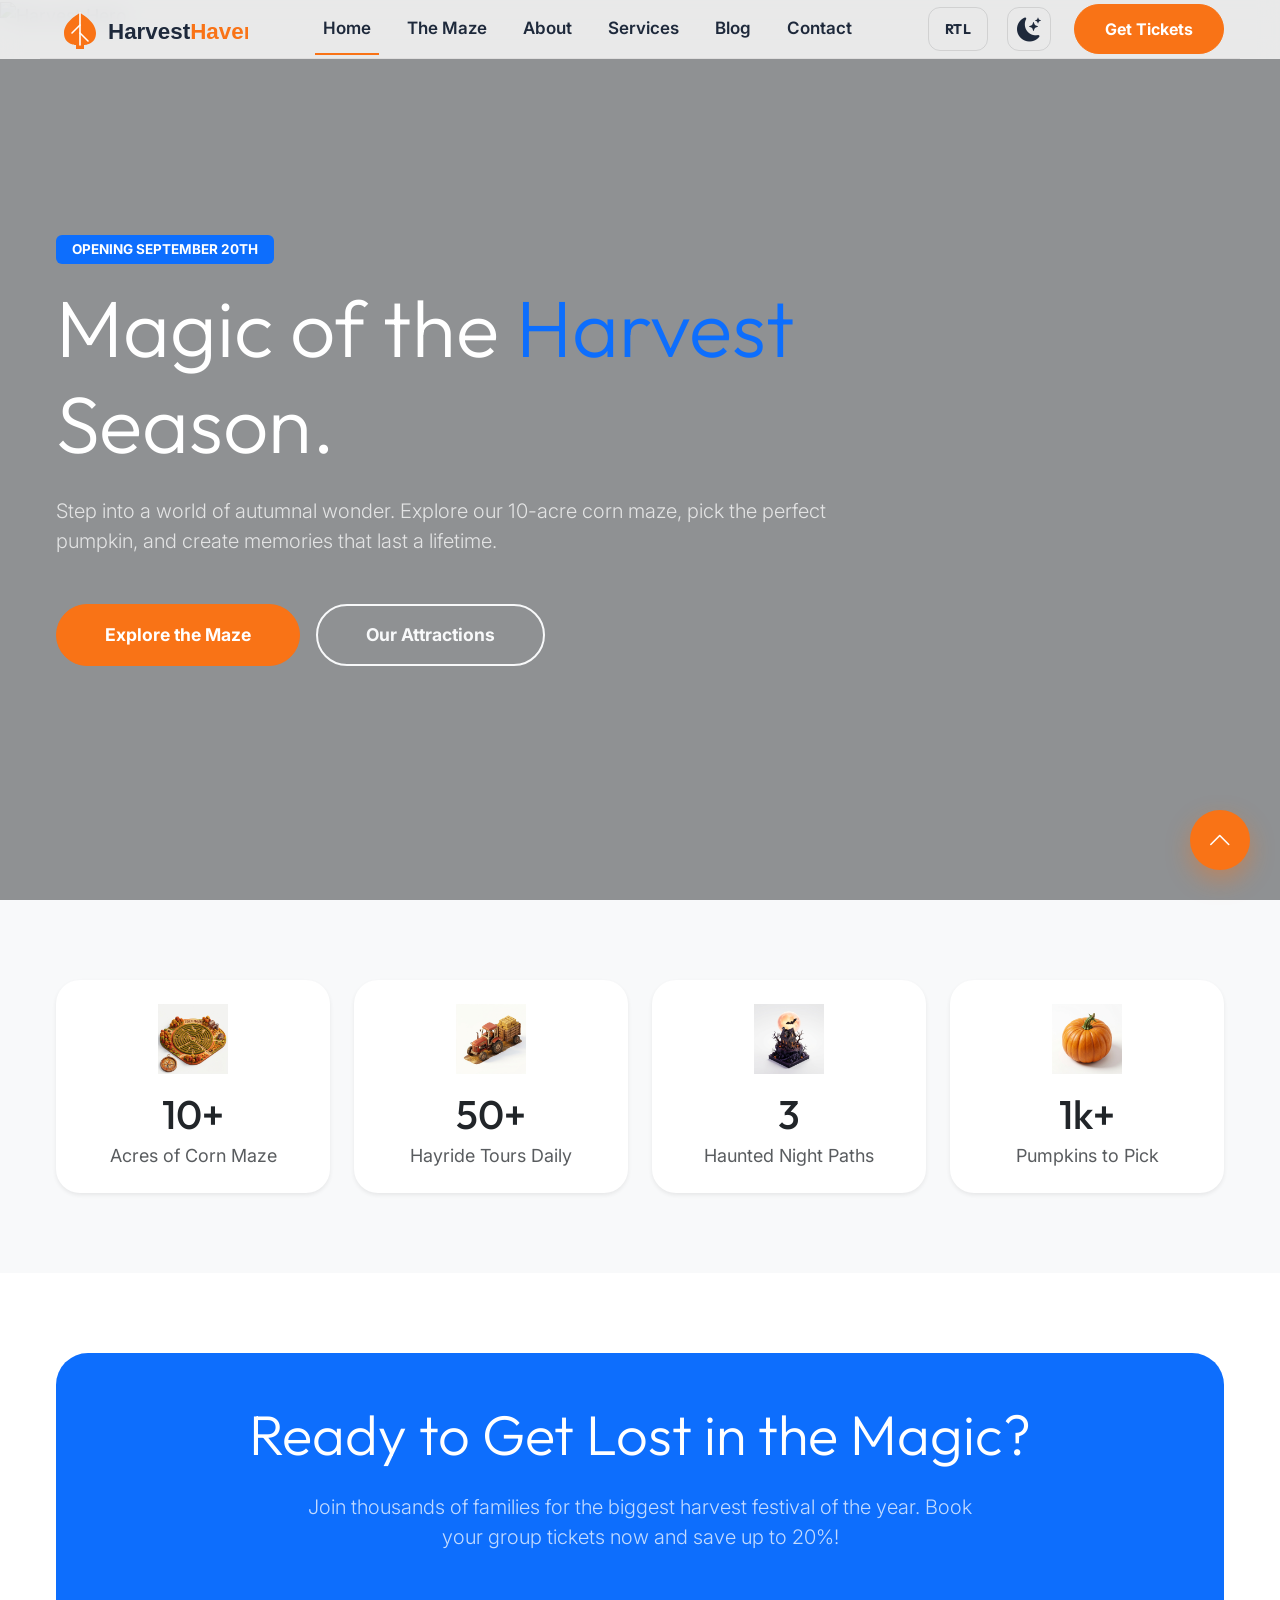
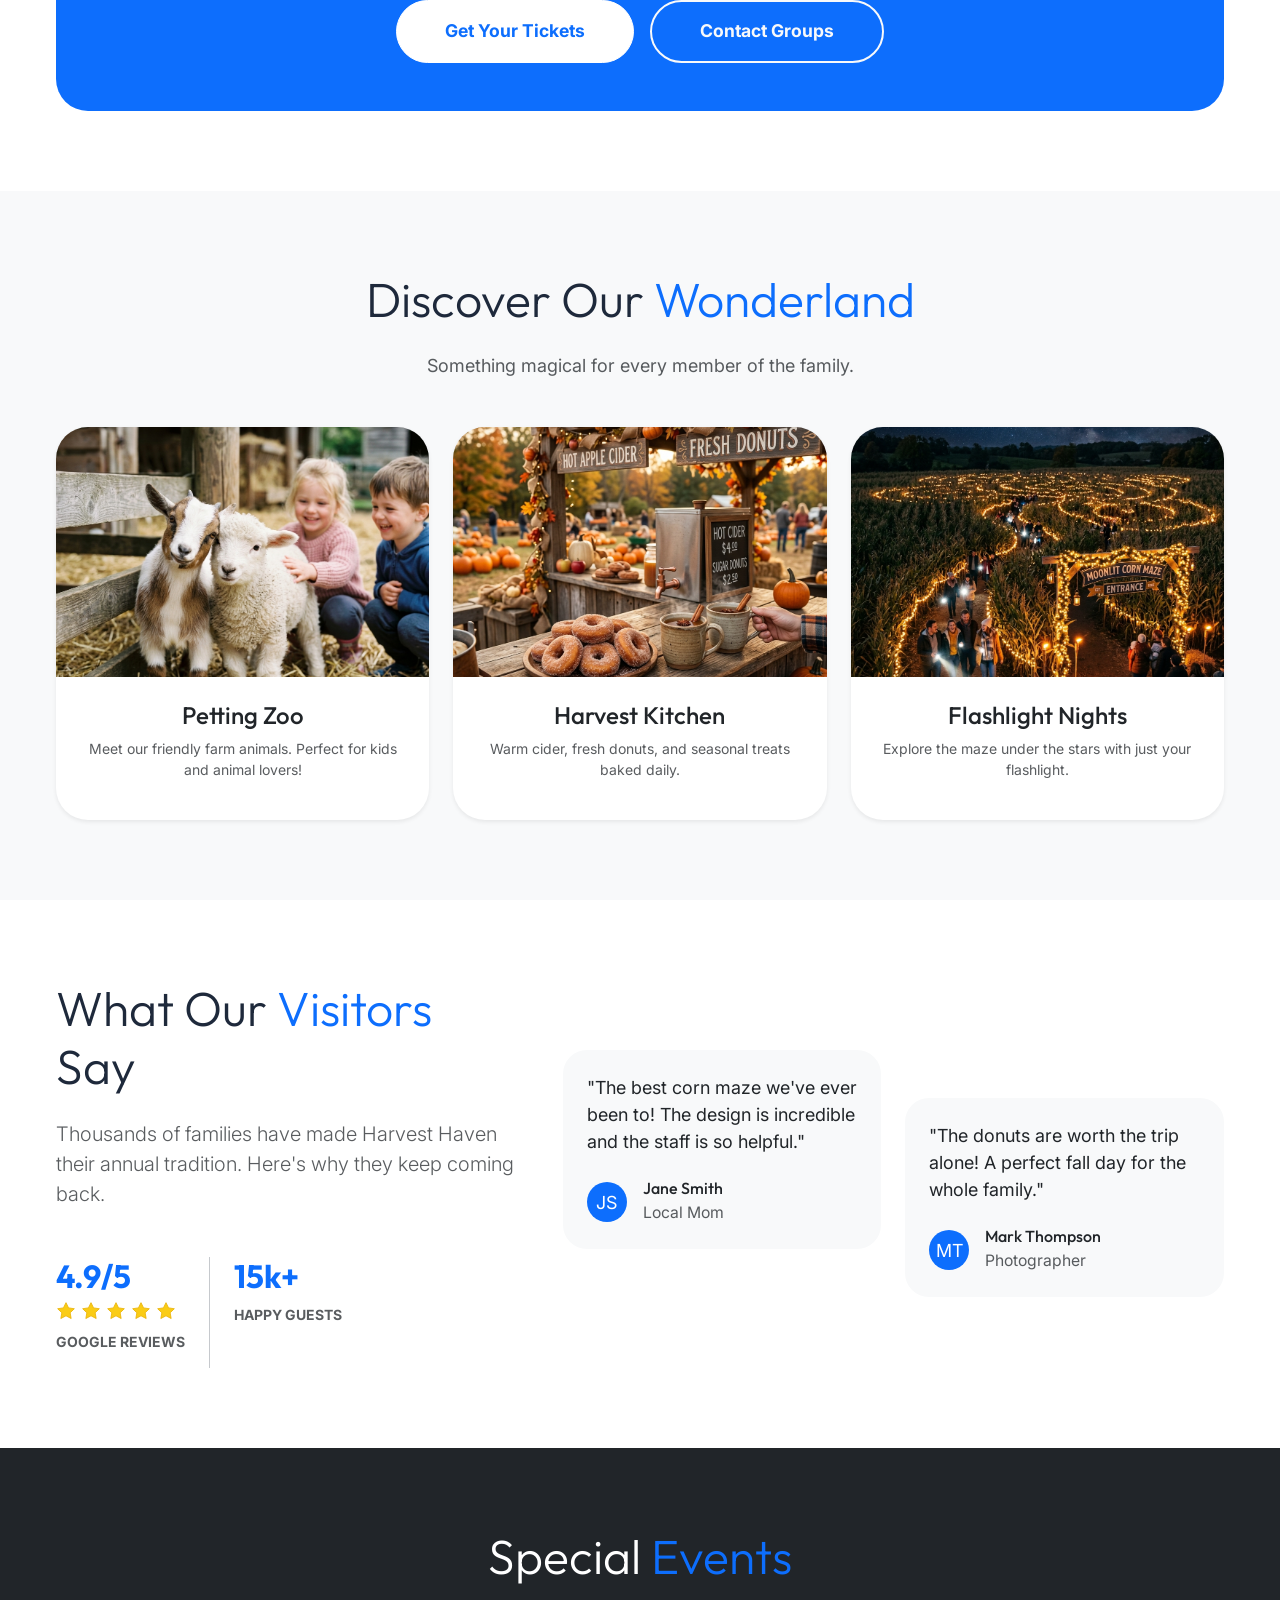
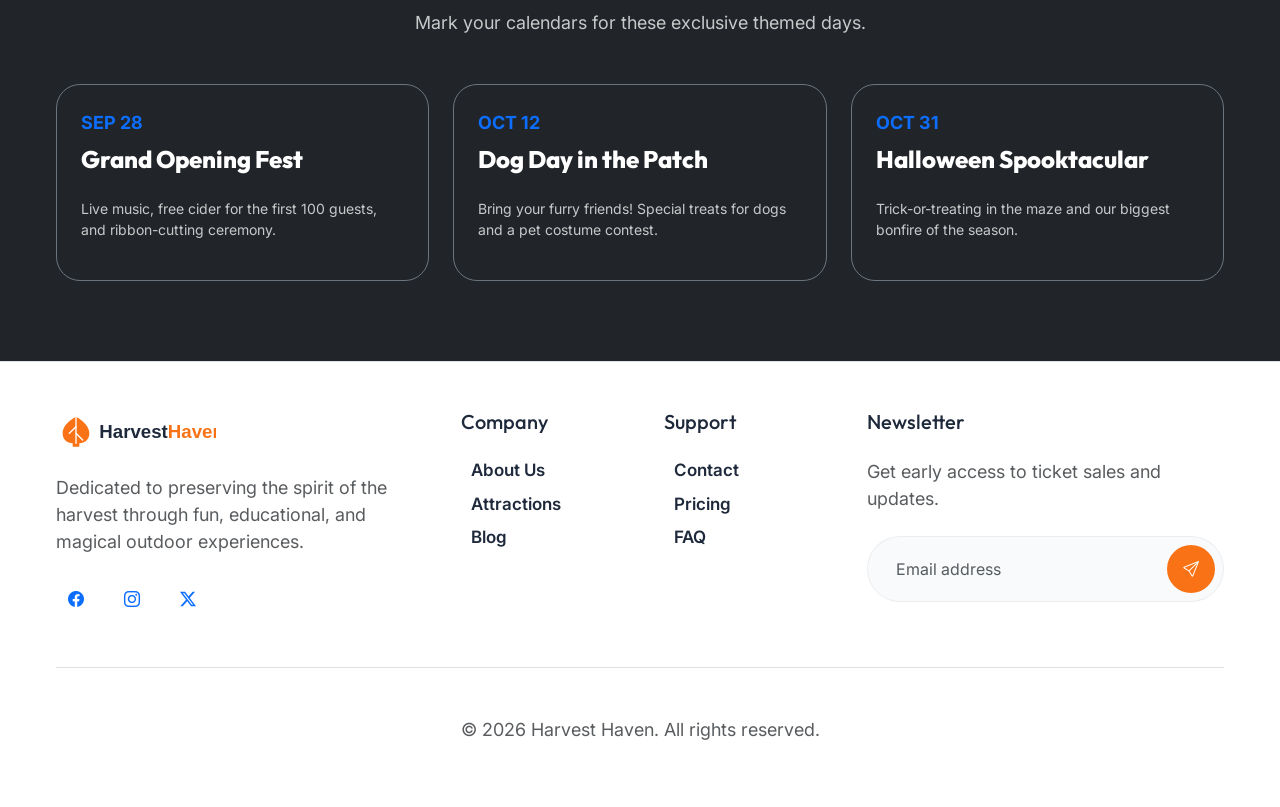
==== index.html @ 57947224 "first30cent" ====
<!DOCTYPE html>
<html lang="en" data-bs-theme="light">

<head>
    <meta charset="UTF-8">
    <meta name="viewport" content="width=device-width, initial-scale=1.0">
    <title>Harvest Haven | Corn Maze & Pumpkin Patch</title>
    <meta name="description" content="Premium seasonal attraction template for Harvest Haven.">

    <!-- Bootstrap 5 -->
    <link href="https://cdn.jsdelivr.net/npm/bootstrap@5.3.3/dist/css/bootstrap.min.css" rel="stylesheet">
    <!-- Bootstrap Icons -->
    <link rel="stylesheet" href="https://cdn.jsdelivr.net/npm/bootstrap-icons@1.11.3/font/bootstrap-icons.min.css">
    <!-- Custom CSS -->
    <link rel="stylesheet" href="assets/css/style.css">
</head>

<body>

    <!-- Header / Navigation -->
    <header class="fixed-top glass">
        <nav class="navbar navbar-expand-lg container h-100">
            <!-- Mobile Toggle Left (for symmetry) -->
            <button class="hamburger-btn btn border-0 d-lg-none" type="button" data-bs-toggle="offcanvas"
                data-bs-target="#offcanvasNavbar">
                <i class="bi bi-list fs-1"></i>
            </button>

            <!-- Logo (Center on Mobile, Left on Desktop) -->
            <a class="navbar-brand mx-auto ms-lg-0" href="index.html">
                <img src="assets/images/logo.svg" alt="Harvest Haven Logo">
            </a>

            <!-- Desktop Navigation (Hidden < 1100px) -->
            <div class="desktop-nav collapse navbar-collapse justify-content-center">
                <ul class="navbar-nav mb-2 mb-lg-0">
                    <li class="nav-item"><a class="nav-link active" href="index.html">Home</a></li>
                    <li class="nav-item"><a class="nav-link" href="home-2.html">The Maze</a></li>
                    <li class="nav-item"><a class="nav-link" href="about.html">About</a></li>
                    <li class="nav-item"><a class="nav-link" href="services.html">Services</a></li>
                    <li class="nav-item"><a class="nav-link" href="blog.html">Blog</a></li>
                    <li class="nav-item"><a class="nav-link" href="contact.html">Contact</a></li>
                </ul>
            </div>

            <!-- Header Actions (RTL + Theme Toggle + CTA) -->
            <div class="d-flex align-items-center">
                <button id="rtl-toggle" class="btn me-1" title="Toggle RTL">RTL</button>
                <button id="theme-toggle" class="btn me-2" title="Toggle Theme">
                    <i class="bi bi-moon-stars-fill theme-icon fs-4"></i>
                </button>
                <a href="login.html" class="btn btn-primary d-none d-lg-block">Get Tickets</a>
            </div>
        </nav>
    </header>

    <!-- Offcanvas Mobile Menu -->
    <div class="offcanvas offcanvas-start" tabindex="-1" id="offcanvasNavbar" aria-labelledby="offcanvasNavbarLabel">
        <div class="offcanvas-header border-bottom">
            <a href="index.html"><img src="assets/images/logo.svg" alt="Logo" height="30"></a>
            <button type="button" class="btn-close" data-bs-dismiss="offcanvas" aria-label="Close"></button>
        </div>
        <div class="offcanvas-body">
            <ul class="navbar-nav justify-content-end flex-grow-1 pe-3">
                <li class="nav-item mb-2"><a class="nav-link active" href="index.html">Home</a></li>
                <li class="nav-item mb-2"><a class="nav-link" href="home-2.html">The Maze</a></li>
                <li class="nav-item mb-2"><a class="nav-link" href="about.html">About</a></li>
                <li class="nav-item mb-2"><a class="nav-link" href="services.html">Services</a></li>
                <li class="nav-item mb-2"><a class="nav-link" href="blog.html">Blog</a></li>
                <li class="nav-item mb-2"><a class="nav-link" href="contact.html">Contact</a></li>
            </ul>
            <div class="mt-4">
                <a href="login.html" class="btn btn-primary w-100">Login / Register</a>
            </div>
            <div class="mt-auto pt-4 text-center border-top">
                <button id="rtl-toggle" class="btn btn-sm">RTL</button>
            </div>
        </div>
    </div>

    <!-- Hero Section -->
    <main>
        <section class="hero position-relative vh-100 d-flex align-items-center overflow-hidden">
            <div class="position-absolute top-0 start-0 w-100 h-100 z-n1">
                <img src="assets/images/harvest_hero_bg.png" alt="Harvest Hero" class="w-100 h-100 object-fit-cover">
                <div class="position-absolute top-0 start-0 w-100 h-100 bg-dark opacity-50"></div>
            </div>
            <div class="container text-white position-relative">
                <div class="row">
                    <div class="col-lg-8">
                        <span class="badge bg-primary mb-3 px-3 py-2 text-uppercase tracking-widest">Opening September
                            20th</span>
                        <h1 class="display-1 mb-4">Magic of the <span class="text-primary">Harvest</span> Season.</h1>
                        <p class="lead mb-5 opacity-75">Step into a world of autumnal wonder. Explore our 10-acre corn
                            maze, pick the perfect pumpkin, and create memories that last a lifetime.</p>
                        <div class="d-flex flex-wrap gap-3">
                            <a href="home-2.html" class="btn btn-primary btn-lg px-5">Explore the Maze</a>
                            <a href="services.html" class="btn btn-outline-light btn-lg px-5">Our Attractions</a>
                        </div>
                    </div>
                </div>
            </div>
        </section>

        <!-- Features / Stats Section -->
        <section class="bg-light">
            <div class="container text-center">
                <div class="row g-4">
                    <div class="col-md-6 col-lg-3">
                        <div class="card h-100 border-0 shadow-sm p-4 rounded-4">
                            <div class="icon-box mx-auto mb-3 bg-primary bg-opacity-10 text-primary rounded-circle d-flex align-items-center justify-content-center"
                                style="width: 70px; height: 70px;">
                                <img src="assets/images/icons/maze.png" alt="Corn Maze Icon" class="icon-image">
                            </div>
                            <h3 class="h1 mb-1">10+</h3>
                            <p class="text-muted mb-0">Acres of Corn Maze</p>
                        </div>
                    </div>
                    <div class="col-md-6 col-lg-3">
                        <div class="card h-100 border-0 shadow-sm p-4 rounded-4">
                            <div class="icon-box mx-auto mb-3 bg-primary bg-opacity-10 text-primary rounded-circle d-flex align-items-center justify-content-center"
                                style="width: 70px; height: 70px;">
                                <img src="assets/images/icons/hayride.png" alt="Hayride Icon" class="icon-image">
                            </div>
                            <h3 class="h1 mb-1">50+</h3>
                            <p class="text-muted mb-0">Hayride Tours Daily</p>
                        </div>
                    </div>
                    <div class="col-md-6 col-lg-3">
                        <div class="card h-100 border-0 shadow-sm p-4 rounded-4">
                            <div class="icon-box mx-auto mb-3 bg-primary bg-opacity-10 text-primary rounded-circle d-flex align-items-center justify-content-center"
                                style="width: 70px; height: 70px;">
                                <img src="assets/images/icons/haunted.png" alt="Haunted Path Icon" class="icon-image">
                            </div>
                            <h3 class="h1 mb-1">3</h3>
                            <p class="text-muted mb-0">Haunted Night Paths</p>
                        </div>
                    </div>
                    <div class="col-md-6 col-lg-3">
                        <div class="card h-100 border-0 shadow-sm p-4 rounded-4">
                            <div class="icon-box mx-auto mb-3 bg-primary bg-opacity-10 text-primary rounded-circle d-flex align-items-center justify-content-center"
                                style="width: 70px; height: 70px;">
                                <img src="assets/images/icons/pumpkin.png" alt="Pumpkin Icon" class="icon-image">
                            </div>
                            <h3 class="h1 mb-1">1k+</h3>
                            <p class="text-muted mb-0">Pumpkins to Pick</p>
                        </div>
                    </div>
                </div>
            </div>
        </section>

        <!-- CTA Section -->
        <section>
            <div class="container">
                <div class="bg-primary text-white p-5 p-lg-5 rounded-5 text-center position-relative overflow-hidden">
                    <h2 class="display-4 mb-4">Ready to Get Lost in the Magic?</h2>
                    <p class="lead mb-5 opacity-75 mx-auto" style="max-width: 700px;">Join thousands of families for the
                        biggest harvest festival of the year. Book your group tickets now and save up to 20%!</p>
                    <div class="d-flex justify-content-center gap-3">
                        <a href="pricing.html" class="btn btn-light btn-lg px-5 rounded-pill text-primary fw-bold">Get
                            Your Tickets</a>
                        <a href="contact.html" class="btn btn-outline-light btn-lg px-5 rounded-pill">Contact Groups</a>
                    </div>
                </div>
            </div>
        </section>

        <!-- New Section 4: Attractions Highlight -->
        <section class="bg-light">
            <div class="container">
                <div class="text-center mb-5">
                    <h2 class="display-5">Discover Our <span class="text-primary">Wonderland</span></h2>
                    <p class="text-muted">Something magical for every member of the family.</p>
                </div>
                <div class="row g-4">
                    <div class="col-md-6 col-lg-4">
                        <div class="card h-100 border-0 shadow-sm rounded-5 overflow-hidden">
                            <img src="assets/images/petting_zoo.png" alt="Petting Zoo"
                                class="card-img-top object-fit-cover" style="height: 250px;">
                            <div class="card-body p-4 text-center">
                                <h3 class="h4">Petting Zoo</h3>
                                <p class="text-muted small">Meet our friendly farm animals. Perfect for kids and animal
                                    lovers!</p>
                            </div>
                        </div>
                    </div>
                    <div class="col-md-6 col-lg-4">
                        <div class="card h-100 border-0 shadow-sm rounded-5 overflow-hidden">
                            <img src="assets/images/kitchen_delights.png" alt="Harvest Kitchen"
                                class="card-img-top object-fit-cover" style="height: 250px;">
                            <div class="card-body p-4 text-center">
                                <h3 class="h4">Harvest Kitchen</h3>
                                <p class="text-muted small">Warm cider, fresh donuts, and seasonal treats baked daily.
                                </p>
                            </div>
                        </div>
                    </div>
                    <div class="col-md-6 col-lg-4">
                        <div class="card h-100 border-0 shadow-sm rounded-5 overflow-hidden">
                            <img src="assets/images/flashlight_maze.png" alt="Flashlight Nights"
                                class="card-img-top object-fit-cover" style="height: 250px;">
                            <div class="card-body p-4 text-center">
                                <h3 class="h4">Flashlight Nights</h3>
                                <p class="text-muted small">Explore the maze under the stars with just your flashlight.
                                </p>
                            </div>
                        </div>
                    </div>
                </div>
            </div>
        </section>

        <!-- New Section 5: Testimonials -->
        <section>
            <div class="container">
                <div class="row align-items-center g-5">
                    <div class="col-lg-5">
                        <h2 class="display-5 mb-4">What Our <span class="text-primary">Visitors</span> Say</h2>
                        <p class="text-muted lead mb-5">Thousands of families have made Harvest Haven their annual
                            tradition. Here's why they keep coming back.</p>
                        <div class="d-flex gap-4">
                            <div>
                                <h4 class="h2 fw-bold text-primary mb-0">4.9/5</h4>
                                <div class="text-warning mb-2">
                                    <img src="data:image/svg+xml,%3Csvg xmlns='http://www.w3.org/2000/svg' width='20' height='20' viewBox='0 0 24 24' fill='%23facc15' stroke='%23eab308' stroke-width='1'%3E%3Cpath d='M12 2l3.09 6.26L22 9.27l-5 4.87 1.18 6.88L12 17.77l-6.18 3.25L7 14.14 2 9.27l6.91-1.01L12 2z'%3E%3C/path%3E%3C/svg%3E"
                                        alt="Star" style="width: 20px; height: 20px;">
                                    <img src="data:image/svg+xml,%3Csvg xmlns='http://www.w3.org/2000/svg' width='20' height='20' viewBox='0 0 24 24' fill='%23facc15' stroke='%23eab308' stroke-width='1'%3E%3Cpath d='M12 2l3.09 6.26L22 9.27l-5 4.87 1.18 6.88L12 17.77l-6.18 3.25L7 14.14 2 9.27l6.91-1.01L12 2z'%3E%3C/path%3E%3C/svg%3E"
                                        alt="Star" style="width: 20px; height: 20px;">
                                    <img src="data:image/svg+xml,%3Csvg xmlns='http://www.w3.org/2000/svg' width='20' height='20' viewBox='0 0 24 24' fill='%23facc15' stroke='%23eab308' stroke-width='1'%3E%3Cpath d='M12 2l3.09 6.26L22 9.27l-5 4.87 1.18 6.88L12 17.77l-6.18 3.25L7 14.14 2 9.27l6.91-1.01L12 2z'%3E%3C/path%3E%3C/svg%3E"
                                        alt="Star" style="width: 20px; height: 20px;">
                                    <img src="data:image/svg+xml,%3Csvg xmlns='http://www.w3.org/2000/svg' width='20' height='20' viewBox='0 0 24 24' fill='%23facc15' stroke='%23eab308' stroke-width='1'%3E%3Cpath d='M12 2l3.09 6.26L22 9.27l-5 4.87 1.18 6.88L12 17.77l-6.18 3.25L7 14.14 2 9.27l6.91-1.01L12 2z'%3E%3C/path%3E%3C/svg%3E"
                                        alt="Star" style="width: 20px; height: 20px;">
                                    <img src="data:image/svg+xml,%3Csvg xmlns='http://www.w3.org/2000/svg' width='20' height='20' viewBox='0 0 24 24' fill='%23facc15' stroke='%23eab308' stroke-width='1'%3E%3Cpath d='M12 2l3.09 6.26L22 9.27l-5 4.87 1.18 6.88L12 17.77l-6.18 3.25L7 14.14 2 9.27l6.91-1.01L12 2z'%3E%3C/path%3E%3C/svg%3E"
                                        alt="Star" style="width: 20px; height: 20px;">
                                </div>
                                <p class="small text-muted text-uppercase fw-bold">Google Reviews</p>
                            </div>
                            <div class="vr"></div>
                            <div>
                                <h4 class="h2 fw-bold text-primary mb-0">15k+</h4>
                                <p class="small text-muted text-uppercase fw-bold mt-2">Happy Guests</p>
                            </div>
                        </div>
                    </div>
                    <div class="col-lg-7">
                        <div class="row g-4">
                            <div class="col-md-6">
                                <div class="card border-0 bg-light p-4 rounded-4">
                                    <p class="mb-4">"The best corn maze we've ever been to! The design is incredible and
                                        the staff is so helpful."</p>
                                    <div class="d-flex align-items-center gap-3">
                                        <div class="bg-primary rounded-circle text-white"
                                            style="width: 40px; height: 40px; flex-shrink: 0;">JS</div>
                                        <div>
                                            <h5 class="h6 mb-0">Jane Smith</h5>
                                            <small class="text-muted">Local Mom</small>
                                        </div>
                                    </div>
                                </div>
                            </div>
                            <div class="col-md-6">
                                <div class="card border-0 bg-light p-4 rounded-4 mt-md-5">
                                    <p class="mb-4">"The donuts are worth the trip alone! A perfect fall day for the
                                        whole family."</p>
                                    <div class="d-flex align-items-center gap-3">
                                        <div class="bg-primary rounded-circle text-white"
                                            style="width: 40px; height: 40px; flex-shrink: 0;">MT</div>
                                        <div>
                                            <h5 class="h6 mb-0">Mark Thompson</h5>
                                            <small class="text-muted">Photographer</small>
                                        </div>
                                    </div>
                                </div>
                            </div>
                        </div>
                    </div>
                </div>
            </div>
        </section>

        <!-- New Section 6: Upcoming Events -->
        <section class="bg-dark text-white">
            <div class="container">
                <div class="text-center mb-5">
                    <h2 class="display-5">Special <span class="text-primary">Events</span></h2>
                    <p class="opacity-75">Mark your calendars for these exclusive themed days.</p>
                </div>
                <div class="row g-4">
                    <div class="col-lg-4">
                        <div class="p-4 border border-secondary rounded-4 h-100">
                            <span class="text-primary fw-bold">SEP 28</span>
                            <h4 class="mt-2">Grand Opening Fest</h4>
                            <p class="opacity-75 small">Live music, free cider for the first 100 guests, and
                                ribbon-cutting ceremony.</p>
                        </div>
                    </div>
                    <div class="col-lg-4">
                        <div class="p-4 border border-secondary rounded-4 h-100">
                            <span class="text-primary fw-bold">OCT 12</span>
                            <h4 class="mt-2">Dog Day in the Patch</h4>
                            <p class="opacity-75 small">Bring your furry friends! Special treats for dogs and a pet
                                costume contest.</p>
                        </div>
                    </div>
                    <div class="col-lg-4">
                        <div class="p-4 border border-secondary rounded-4 h-100">
                            <span class="text-primary fw-bold">OCT 31</span>
                            <h4 class="mt-2">Halloween Spooktacular</h4>
                            <p class="opacity-75 small">Trick-or-treating in the maze and our biggest bonfire of the
                                season.</p>
                        </div>
                    </div>
                </div>
            </div>
        </section>
    </main>

    <!-- Footer -->
    <footer class="py-5 border-top bg-white">
        <div class="container">
            <div class="row g-5 mb-5">
                <!-- Column 1: Brand -->
                <div class="col-lg-4">
                    <a href="index.html" class="d-inline-block mb-4">
                        <img src="assets/images/logo.svg" alt="Harvest Haven Logo" height="40">
                    </a>
                    <p class="text-muted mb-4">Dedicated to preserving the spirit of the harvest through fun,
                        educational, and magical outdoor experiences.</p>
                    <div class="d-flex gap-3">
                        <a href="#" class="btn btn-outline-primary rounded-circle p-2"
                            style="width: 40px; height: 40px;"><i class="bi bi-facebook"></i></a>
                        <a href="#" class="btn btn-outline-primary rounded-circle p-2"
                            style="width: 40px; height: 40px;"><i class="bi bi-instagram"></i></a>
                        <a href="#" class="btn btn-outline-primary rounded-circle p-2"
                            style="width: 40px; height: 40px;"><i class="bi bi-twitter-x"></i></a>
                    </div>
                </div>
                <!-- Column 2: Company -->
                <div class="col-6 col-lg-2">
                    <h4 class="h5 mb-4">Company</h4>
                    <ul class="nav flex-column gap-2">
                        <li class="nav-item"><a href="about.html" class="nav-link p-0 text-muted">About Us</a></li>
                        <li class="nav-item"><a href="services.html" class="nav-link p-0 text-muted">Attractions</a>
                        </li>
                        <li class="nav-item"><a href="blog.html" class="nav-link p-0 text-muted">Blog</a></li>
                    </ul>
                </div>
                <!-- Column 3: Support -->
                <div class="col-6 col-lg-2">
                    <h4 class="h5 mb-4">Support</h4>
                    <ul class="nav flex-column gap-2">
                        <li class="nav-item"><a href="contact.html" class="nav-link p-0 text-muted">Contact</a></li>
                        <li class="nav-item"><a href="pricing.html" class="nav-link p-0 text-muted">Pricing</a></li>
                        <li class="nav-item"><a href="404.html" class="nav-link p-0 text-muted">FAQ</a></li>
                    </ul>
                </div>
                <!-- Column 4: Newsletter -->
                <div class="col-lg-4">
                    <h4 class="h5 mb-4">Newsletter</h4>
                    <p class="text-muted mb-4">Get early access to ticket sales and updates.</p>
                    <form class="newsletter-form">
                        <input type="email" class="form-control" placeholder="Email address">
                        <button class="btn btn-primary rounded-circle" type="submit"><i class="bi bi-send"></i></button>
                    </form>
                </div>
            </div>
            <div class="pt-5 border-top text-center text-muted">
                <p>&copy; 2026 Harvest Haven. All rights reserved.</p>
                <a href="#" id="back-to-top" class="btn btn-primary rounded-circle shadow-lg"><i
                        class="bi bi-chevron-up"></i></a>
            </div>
        </div>
    </footer>

    <!-- Bootstrap Bundle with Popper -->
    <script src="https://cdn.jsdelivr.net/npm/bootstrap@5.3.3/dist/js/bootstrap.bundle.min.js"></script>
    <!-- Custom JS -->
    <script src="assets/js/main.js"></script>
</body>

</html>
---- assets/css/style.css ----
@import url('https://fonts.googleapis.com/css2?family=Inter:wght@300;400;500;600;700&family=Outfit:wght@300;400;500;600;700;800&display=swap');

:root {
    --primary: #f97316;
    --secondary: #ffffff;
    --accent: #1e293b;
    --text-main: #1e293b;
    --text-muted: #64748b;
    --bg-light: #f8fafc;
    --bg-dark: #0f172a;
    --transition: all 0.3s ease;
}

[data-bs-theme="dark"] {
    --secondary: #1e293b;
    --text-main: #f8fafc;
    --text-muted: #94a3b8;
    --bg-light: #0f172a;
}

body {
    font-family: 'Inter', sans-serif;
    font-size: 18px;
    line-height: 1.5;
    color: var(--text-main);
    background-color: var(--secondary);
    overflow-x: hidden;
}

h1,
h2,
h3,
h4,
h5,
h6 {
    font-family: 'Outfit', sans-serif;
    font-weight: 800;
    line-height: 1.25;
    margin-bottom: 1.5rem;
}

h1 {
    font-size: 48px;
}

h2 {
    font-size: 36px;
}

h3 {
    font-size: 28px;
}

.small {
    font-size: 14px;
}

.display-0 {
    font-size: 10rem;
}

.mt-n5 {
    margin-top: -3rem !important;
}

/* Container */
.container {
    max-width: 1200px !important;
    margin: auto;
    padding: 0 1rem;
}

/* Spacing */
section {
    padding: 80px 0;
}

@media (max-width: 1100px) {
    section {
        padding: 60px 0;
    }
}

/* Buttons */
.btn {
    font-weight: 700;
    padding: 12px 30px;
    border-radius: 50px;
    transition: var(--transition);
    display: inline-flex;
    align-items: center;
    justify-content: center;
}

.btn-primary {
    background-color: var(--primary);
    border-color: var(--primary);
    color: white;
}

.btn-primary:hover {
    background-color: #ea580c;
    border-color: #ea580c;
    transform: translateY(-2px);
    box-shadow: 0 10px 20px rgba(249, 115, 22, 0.2);
    color: white;
}

.btn-outline-light {
    border-width: 2px;
}

.btn-outline-light:hover {
    background-color: white;
    color: var(--primary);
    transform: translateY(-2px);
}

.btn-lg {
    padding: 16px 40px;
    font-size: 1.1rem;
}

.btn-light {
    background-color: white;
    color: var(--primary);
    border-color: white;
}

.btn-light:hover {
    background-color: var(--bg-light);
    transform: translateY(-2px);
    box-shadow: 0 10px 20px rgba(0, 0, 0, 0.1);
}

.btn-outline-secondary {
    border-color: var(--text-muted);
    color: var(--text-muted);
}

.btn-outline-secondary:hover {
    background-color: var(--text-muted);
    color: white;
    transform: translateY(-2px);
}

.btn-white {
    background-color: white;
    color: var(--text-main);
    border-color: white;
}

.btn-white:hover {
    background-color: var(--bg-light);
    transform: translateY(-2px);
}

.btn-link {
    color: var(--primary);
    text-decoration: none;
    transition: var(--transition);
}

.btn-link:hover {
    color: #ea580c;
    transform: translateX(5px);
}

/* Header & Nav */
.navbar {
    height: 95px;
    transition: var(--transition);
    border-bottom: 1px solid rgba(0, 0, 0, 0.05);
}

.navbar-brand img {
    height: 48px;
}

.nav-link {
    font-weight: 600;
    color: var(--text-main) !important;
    margin: 0 10px;
    position: relative;
    font-size: 17px;
    white-space: nowrap;
}

.navbar .d-flex.align-items-center {
    gap: 15px;
}

.nav-link::after {
    content: '';
    position: absolute;
    bottom: -5px;
    left: 0;
    width: 0;
    height: 2px;
    background: var(--primary);
    transition: var(--transition);
}

.nav-link:hover::after,
.nav-link.active::after {
    width: 100%;
}

/* Responsive Logic (1100px) */
@media (max-width: 1100px) {
    .desktop-nav {
        display: none !important;
    }

    .hamburger-btn {
        display: block !important;
    }

    .navbar-brand {
        margin: auto;
    }
}

@media (min-width: 1101px) {
    .desktop-nav {
        display: flex !important;
    }

    .hamburger-btn {
        display: none !important;
    }
}

/* Glassmorphism */
.glass {
    background: rgba(255, 255, 255, 0.8);
    backdrop-filter: blur(10px);
    -webkit-backdrop-filter: blur(10px);
}

[data-bs-theme="dark"] .glass {
    background: rgba(15, 23, 42, 0.8);
}

/* RTL & Theme Toggle Buttons */
#rtl-toggle,
#theme-toggle {
    border: 1px solid rgba(0, 0, 0, 0.1) !important;
    border-radius: 12px;
    padding: 8px 16px;
    height: 44px;
    display: inline-flex;
    align-items: center;
    justify-content: center;
    background: transparent;
    color: var(--text-main);
    transition: var(--transition);
    font-family: 'Outfit', sans-serif;
    font-weight: 700;
    font-size: 14px;
    letter-spacing: 0.5px;
}

#theme-toggle {
    width: 44px;
    padding: 0;
}

#rtl-toggle:hover,
#theme-toggle:hover {
    border-color: var(--primary) !important;
    background: rgba(249, 115, 22, 0.05);
    color: var(--primary);
    transform: translateY(-2px);
}

[data-bs-theme="dark"] #rtl-toggle,
[data-bs-theme="dark"] #theme-toggle {
    border-color: rgba(255, 255, 255, 0.1) !important;
    background: rgba(255, 255, 255, 0.05);
}

[data-bs-theme="dark"] #rtl-toggle:hover,
[data-bs-theme="dark"] #theme-toggle:hover {
    background: rgba(249, 115, 22, 0.1);
}

/* RTL Support */
[dir="rtl"] {
    text-align: right;
}

.rounded-circle {
    width: 48px;
    height: 48px;
    display: inline-flex;
    align-items: center;
    justify-content: center;
    padding: 0 !important;
    border: none;
}

.rounded-circle i {
    line-height: 1;
    display: flex;
    align-items: center;
    justify-content: center;
}

/* Back to Top */
#back-to-top {
    position: fixed;
    bottom: 30px;
    right: 30px;
    z-index: 99;
    display: none;
    width: 60px;
    height: 60px;
    box-shadow: 0 10px 25px rgba(249, 115, 22, 0.4) !important;
    font-size: 24px;
    display: inline-flex !important;
    align-items: center;
    justify-content: center;
}

#back-to-top i {
    line-height: 0;
    margin: 0;
    padding: 0;
}

#back-to-top:hover {
    transform: translateY(-5px);
    background-color: var(--bg-dark);
    border-color: var(--bg-dark);
}

/* Premium Utilities */
.bg-gradient-dark {
    background: linear-gradient(to top, rgba(0, 0, 0, 0.8) 0%, transparent 100%);
}

.text-gradient {
    background: linear-gradient(45deg, var(--primary), #fb923c);
    -webkit-background-clip: text;
    -webkit-text-fill-color: transparent;
}

.hover-primary:hover {
    color: var(--primary) !important;
}

.rounded-5 {
    border-radius: 2rem !important;
}

.rounded-4 {
    border-radius: 1.5rem !important;
}

/* Transitions */
.card {
    transition: var(--transition);
}

.card:hover {
    transform: translateY(-5px);
}

.icon-box {
    transition: var(--transition);
}

.card:hover .icon-box {
    transform: scale(1.1) rotate(5deg);
    background-color: var(--primary) !important;
    color: white !important;
}

/* Icon Images */
.icon-image {
    width: 60px;
    height: 60px;
    object-fit: contain;
    transition: var(--transition);
}

.card:hover .icon-image {
    transform: scale(1.2) translateY(-5px);
    filter: drop-shadow(0 10px 15px rgba(249, 115, 22, 0.3));
}

.icon-box img {
    width: 100%;
    height: 100%;
    object-fit: contain;
}

/* Newsletter Form */
.newsletter-form {
    background: var(--bg-light);
    padding: 8px;
    border-radius: 100px;
    display: flex;
    align-items: center;
    gap: 10px;
    border: 1px solid rgba(0, 0, 0, 0.05);
    transition: var(--transition);
}

.newsletter-form:focus-within {
    border-color: var(--primary);
    box-shadow: 0 0 0 4px rgba(249, 115, 22, 0.1);
}

.newsletter-form input {
    background: transparent !important;
    border: none !important;
    box-shadow: none !important;
    padding-left: 20px !important;
}

.newsletter-form .btn {
    width: 48px;
    height: 48px;
    padding: 0;
    flex-shrink: 0;
}

/* Password Toggle Style */
.password-toggle {
    background-color: var(--bg-light) !important;
    border: none !important;
    transition: var(--transition);
}

.password-toggle:hover {
    color: var(--primary) !important;
    transform: none !important;
}

.password-toggle:focus {
    box-shadow: none !important;
}

[data-bs-theme="dark"] .password-toggle {
    background-color: #1e293b !important;
}
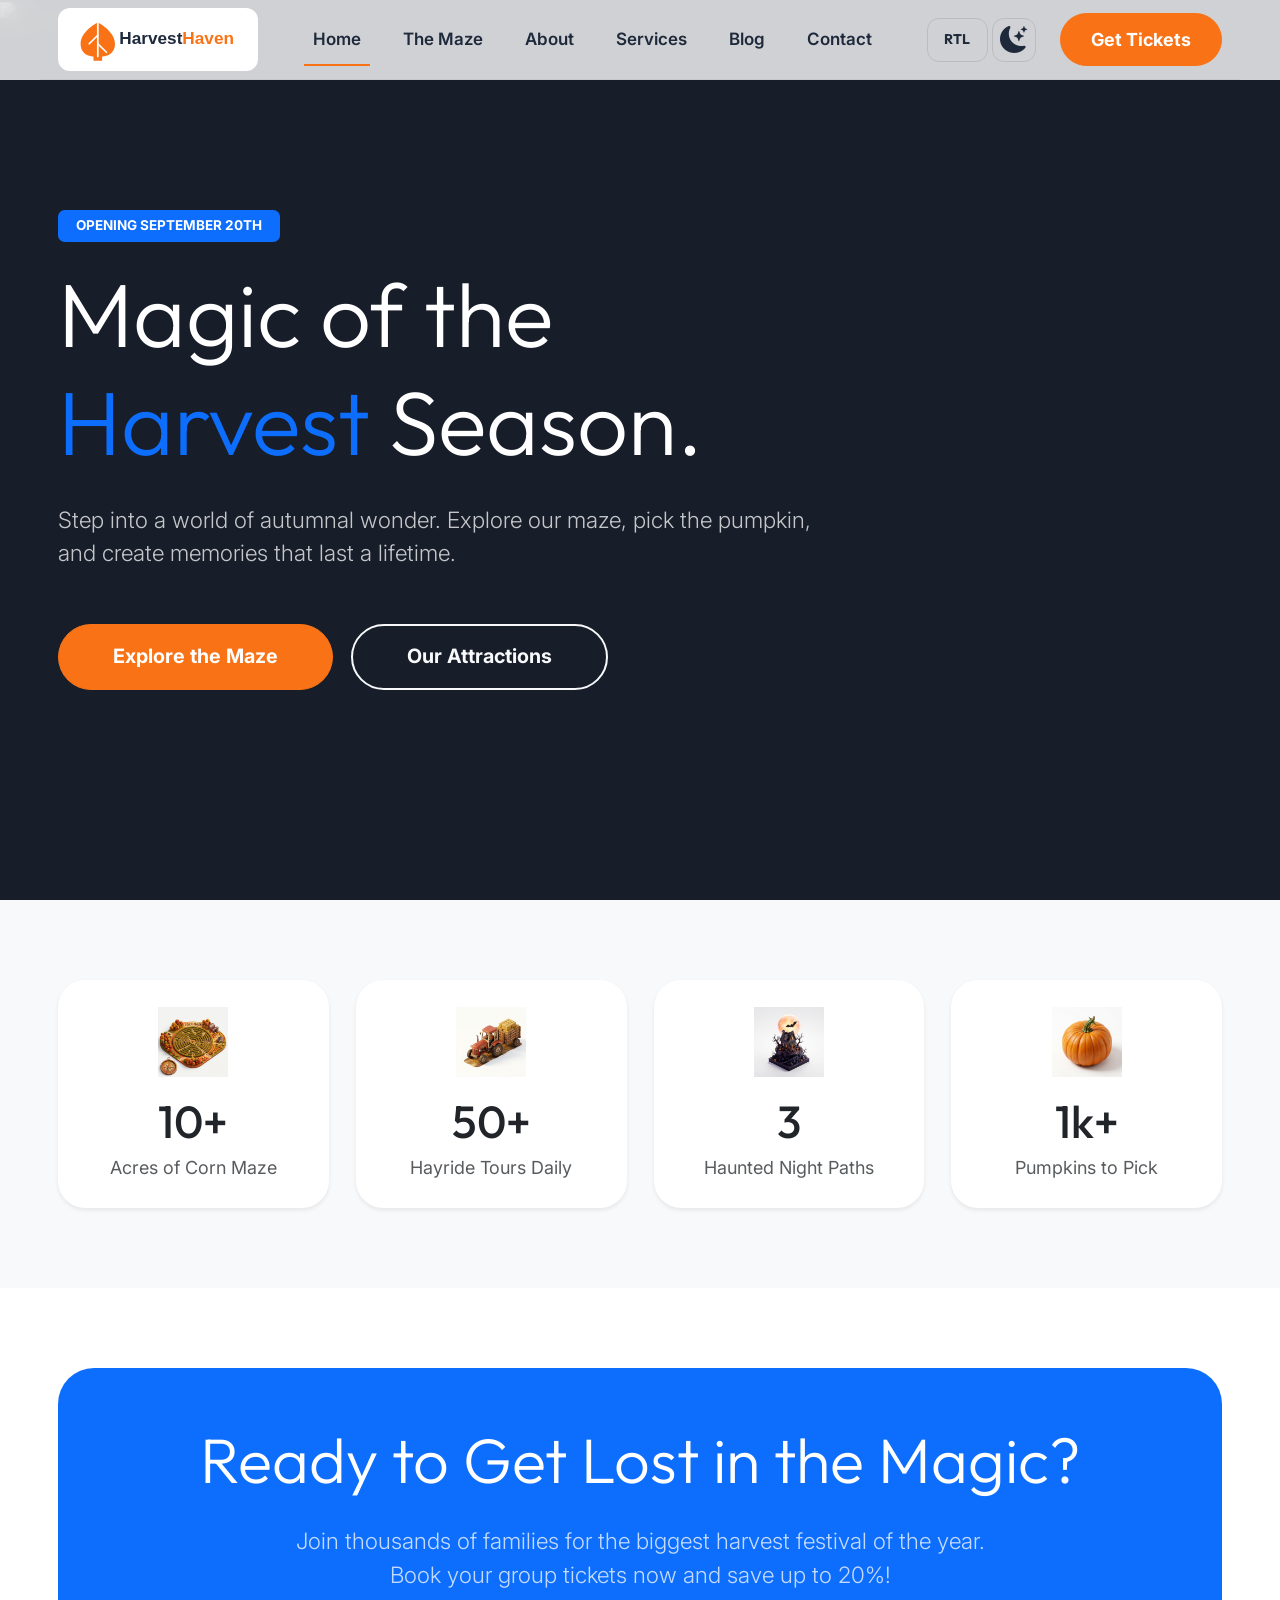
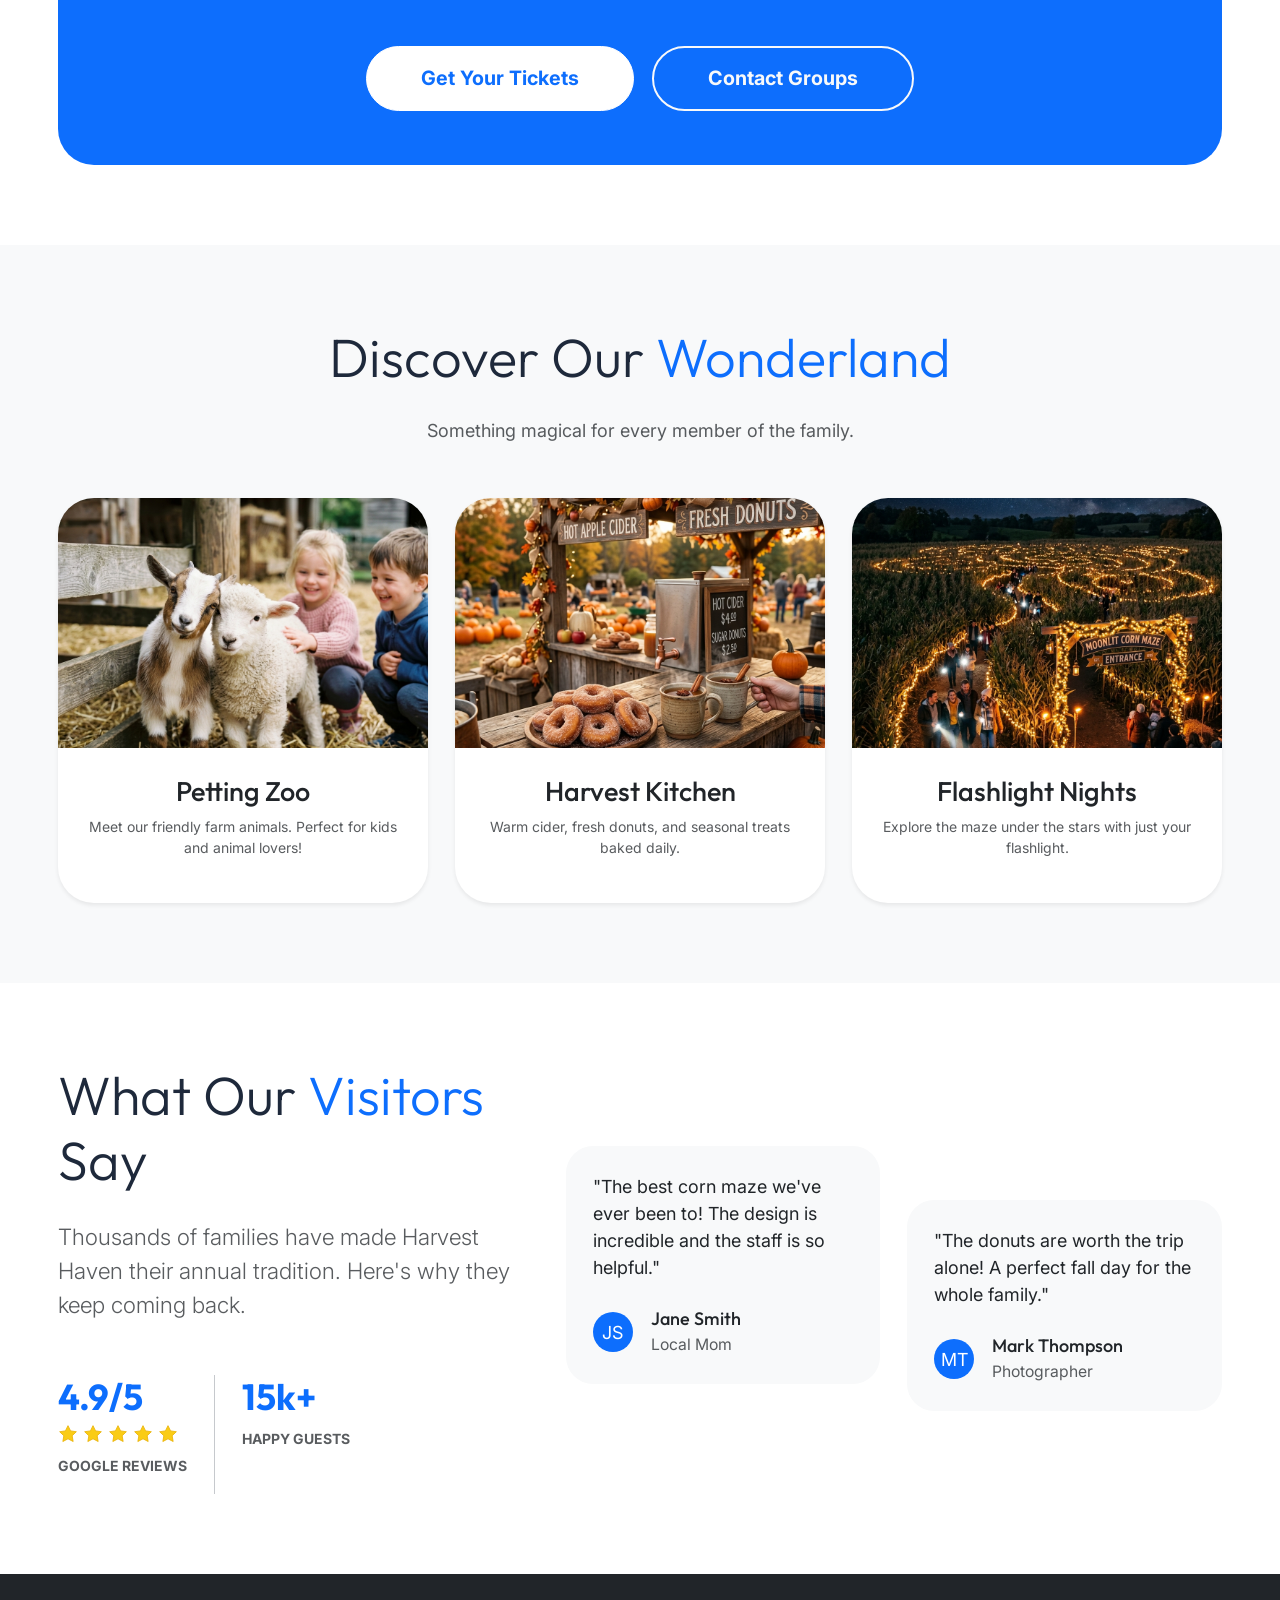
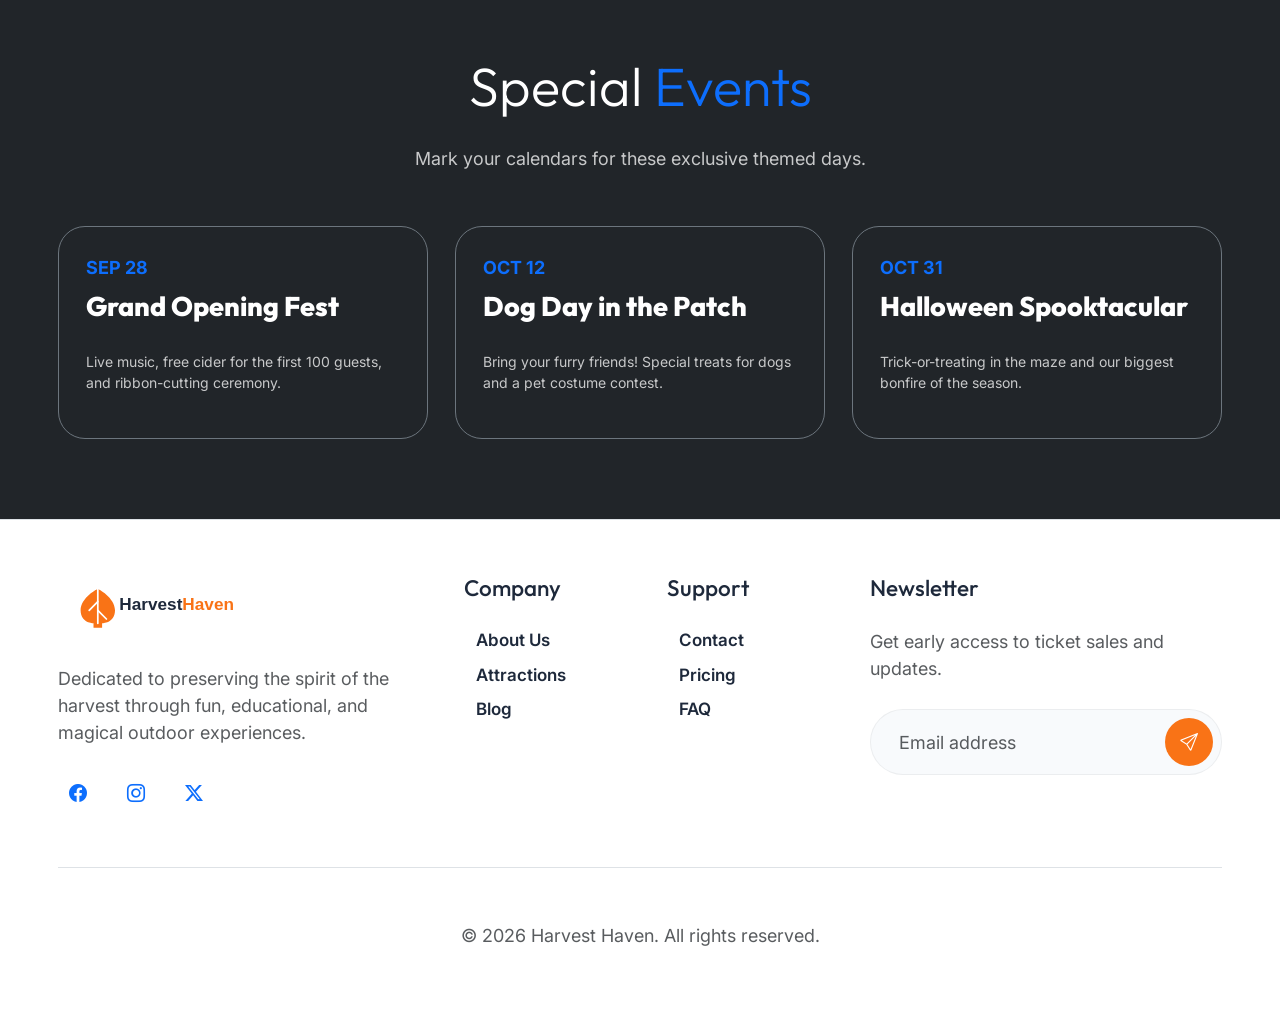
==== commit e7307d0a: "10centimprovements" ====
--- a/index.html
+++ b/index.html
@@ -28,7 +28,7 @@
 
             <!-- Logo (Center on Mobile, Left on Desktop) -->
             <a class="navbar-brand mx-auto ms-lg-0" href="index.html">
-                <img src="assets/images/logo.svg" alt="Harvest Haven Logo">
+                <img src="assets/images/logo.svg" alt="Harvest Haven Logo" class="logo-bg">
             </a>
 
             <!-- Desktop Navigation (Hidden < 1100px) -->
@@ -44,11 +44,13 @@
             </div>
 
             <!-- Header Actions (RTL + Theme Toggle + CTA) -->
-            <div class="d-flex align-items-center">
-                <button id="rtl-toggle" class="btn me-1" title="Toggle RTL">RTL</button>
-                <button id="theme-toggle" class="btn me-2" title="Toggle Theme">
-                    <i class="bi bi-moon-stars-fill theme-icon fs-4"></i>
-                </button>
+            <div class="header-actions d-flex align-items-center">
+                <div class="d-none d-lg-flex align-items-center">
+                    <button class="rtl-toggle btn me-1" title="Toggle RTL">RTL</button>
+                    <button class="theme-toggle btn me-2" title="Toggle Theme">
+                        <i class="bi bi-moon-stars-fill theme-icon fs-4"></i>
+                    </button>
+                </div>
                 <a href="login.html" class="btn btn-primary d-none d-lg-block">Get Tickets</a>
             </div>
         </nav>
@@ -56,8 +58,7 @@
 
     <!-- Offcanvas Mobile Menu -->
     <div class="offcanvas offcanvas-start" tabindex="-1" id="offcanvasNavbar" aria-labelledby="offcanvasNavbarLabel">
-        <div class="offcanvas-header border-bottom">
-            <a href="index.html"><img src="assets/images/logo.svg" alt="Logo" height="30"></a>
+        <div class="offcanvas-header border-bottom justify-content-end">
             <button type="button" class="btn-close" data-bs-dismiss="offcanvas" aria-label="Close"></button>
         </div>
         <div class="offcanvas-body">
@@ -72,28 +73,36 @@
             <div class="mt-4">
                 <a href="login.html" class="btn btn-primary w-100">Login / Register</a>
             </div>
-            <div class="mt-auto pt-4 text-center border-top">
-                <button id="rtl-toggle" class="btn btn-sm">RTL</button>
+            <div class="mt-auto pt-4 border-top">
+                <div class="d-flex align-items-center justify-content-between">
+                    <span class="fw-bold">Settings</span>
+                    <div class="d-flex gap-2">
+                        <button class="rtl-toggle btn btn-sm">RTL</button>
+                        <button class="theme-toggle btn btn-sm">
+                            <i class="bi bi-moon-stars-fill theme-icon fs-5"></i>
+                        </button>
+                    </div>
+                </div>
             </div>
         </div>
     </div>
 
     <!-- Hero Section -->
     <main>
-        <section class="hero position-relative vh-100 d-flex align-items-center overflow-hidden">
+        <section class="hero min-vh-100 d-flex align-items-center">
             <div class="position-absolute top-0 start-0 w-100 h-100 z-n1">
                 <img src="assets/images/harvest_hero_bg.png" alt="Harvest Hero" class="w-100 h-100 object-fit-cover">
                 <div class="position-absolute top-0 start-0 w-100 h-100 bg-dark opacity-50"></div>
             </div>
             <div class="container text-white position-relative">
                 <div class="row">
-                    <div class="col-lg-8">
+                    <div class="col-lg-8 text-center text-lg-start">
                         <span class="badge bg-primary mb-3 px-3 py-2 text-uppercase tracking-widest">Opening September
                             20th</span>
                         <h1 class="display-1 mb-4">Magic of the <span class="text-primary">Harvest</span> Season.</h1>
-                        <p class="lead mb-5 opacity-75">Step into a world of autumnal wonder. Explore our 10-acre corn
-                            maze, pick the perfect pumpkin, and create memories that last a lifetime.</p>
-                        <div class="d-flex flex-wrap gap-3">
+                        <p class="lead mb-5 opacity-75">Step into a world of autumnal wonder. Explore our
+                            maze, pick the pumpkin, and create memories that last a lifetime.</p>
+                        <div class="btn-group-responsive justify-content-center justify-content-lg-start">
                             <a href="home-2.html" class="btn btn-primary btn-lg px-5">Explore the Maze</a>
                             <a href="services.html" class="btn btn-outline-light btn-lg px-5">Our Attractions</a>
                         </div>
@@ -153,11 +162,11 @@
         <!-- CTA Section -->
         <section>
             <div class="container">
-                <div class="bg-primary text-white p-5 p-lg-5 rounded-5 text-center position-relative overflow-hidden">
+                <div class="bg-primary text-white p-4 p-md-5 rounded-5 text-center position-relative overflow-hidden">
                     <h2 class="display-4 mb-4">Ready to Get Lost in the Magic?</h2>
                     <p class="lead mb-5 opacity-75 mx-auto" style="max-width: 700px;">Join thousands of families for the
                         biggest harvest festival of the year. Book your group tickets now and save up to 20%!</p>
-                    <div class="d-flex justify-content-center gap-3">
+                    <div class="btn-group-responsive justify-content-center">
                         <a href="pricing.html" class="btn btn-light btn-lg px-5 rounded-pill text-primary fw-bold">Get
                             Your Tickets</a>
                         <a href="contact.html" class="btn btn-outline-light btn-lg px-5 rounded-pill">Contact Groups</a>
@@ -323,7 +332,7 @@
                 <!-- Column 1: Brand -->
                 <div class="col-lg-4">
                     <a href="index.html" class="d-inline-block mb-4">
-                        <img src="assets/images/logo.svg" alt="Harvest Haven Logo" height="40">
+                        <img src="assets/images/logo.svg" alt="Harvest Haven Logo" class="logo-bg">
                     </a>
                     <p class="text-muted mb-4">Dedicated to preserving the spirit of the harvest through fun,
                         educational, and magical outdoor experiences.</p>
--- a/assets/css/style.css
+++ b/assets/css/style.css
@@ -9,6 +9,7 @@
     --bg-light: #f8fafc;
     --bg-dark: #0f172a;
     --transition: all 0.3s ease;
+    --header-height: 80px;
 }
 
 [data-bs-theme="dark"] {
@@ -18,6 +19,7 @@
     --bg-light: #0f172a;
 }
 
+html,
 body {
     font-family: 'Inter', sans-serif;
     font-size: 18px;
@@ -25,6 +27,7 @@
     color: var(--text-main);
     background-color: var(--secondary);
     overflow-x: hidden;
+    width: 100%;
 }
 
 h1,
@@ -51,6 +54,23 @@
     font-size: 28px;
 }
 
+@media (max-width: 768px) {
+
+    h1,
+    .display-1 {
+        font-size: 2.8rem !important;
+    }
+
+    h2,
+    .display-4 {
+        font-size: 2rem !important;
+    }
+
+    .lead {
+        font-size: 1.1rem !important;
+    }
+}
+
 .small {
     font-size: 14px;
 }
@@ -90,6 +110,7 @@
     display: inline-flex;
     align-items: center;
     justify-content: center;
+    white-space: nowrap;
 }
 
 .btn-primary {
@@ -121,6 +142,13 @@
     font-size: 1.1rem;
 }
 
+@media (max-width: 576px) {
+    .btn-lg {
+        padding: 12px 20px;
+        font-size: 0.95rem;
+    }
+}
+
 .btn-light {
     background-color: white;
     color: var(--primary);
@@ -168,22 +196,43 @@
 
 /* Header & Nav */
 .navbar {
-    height: 95px;
+    min-height: var(--header-height);
+    height: auto;
     transition: var(--transition);
     border-bottom: 1px solid rgba(0, 0, 0, 0.05);
-}
-
-.navbar-brand img {
-    height: 48px;
+    display: flex;
+    align-items: center;
+}
+
+.logo-bg {
+    background-color: #ffffff !important;
+    padding: 6px 14px;
+    border-radius: 12px;
+    transition: var(--transition);
+    object-fit: contain;
+    display: inline-block;
+    width: 200px;
+    height: auto;
+    box-sizing: border-box;
+}
+
+.navbar-brand .logo-bg {
+    width: 200px;
+}
+
+.logo-bg:hover {
+    background-color: var(--secondary);
+    transform: translateY(-2px);
+    box-shadow: 0 5px 15px rgba(0, 0, 0, 0.05);
 }
 
 .nav-link {
     font-weight: 600;
     color: var(--text-main) !important;
-    margin: 0 10px;
-    position: relative;
     font-size: 17px;
     white-space: nowrap;
+    margin: 0 6px;
+    position: relative;
 }
 
 .navbar .d-flex.align-items-center {
@@ -208,26 +257,56 @@
 
 /* Responsive Logic (1100px) */
 @media (max-width: 1100px) {
-    .desktop-nav {
+    .navbar-collapse.desktop-nav {
         display: none !important;
     }
 
     .hamburger-btn {
-        display: block !important;
+        display: flex !important;
+        padding: 4px !important;
+        margin-right: 0;
+        position: relative;
+        z-index: 10;
+    }
+
+    .hamburger-btn i {
+        font-size: 1.5rem !important;
     }
 
     .navbar-brand {
-        margin: auto;
+        margin: 0 auto !important;
+        position: absolute;
+        left: 50%;
+        transform: translateX(-50%);
+        width: 200px;
+        /* Fixed width as requested */
+        display: flex;
+        justify-content: center;
+    }
+
+    .navbar-brand .logo-bg {
+        width: 200px;
+        padding: 6px 14px;
+    }
+
+    .header-actions {
+        display: none !important;
     }
 }
 
 @media (min-width: 1101px) {
-    .desktop-nav {
+    .navbar-collapse.desktop-nav {
         display: flex !important;
     }
 
     .hamburger-btn {
         display: none !important;
+    }
+}
+
+@media (min-width: 1200px) {
+    .nav-link {
+        margin: 0 12px;
     }
 }
 
@@ -243,8 +322,8 @@
 }
 
 /* RTL & Theme Toggle Buttons */
-#rtl-toggle,
-#theme-toggle {
+.rtl-toggle,
+.theme-toggle {
     border: 1px solid rgba(0, 0, 0, 0.1) !important;
     border-radius: 12px;
     padding: 8px 16px;
@@ -261,27 +340,27 @@
     letter-spacing: 0.5px;
 }
 
-#theme-toggle {
+.theme-toggle {
     width: 44px;
     padding: 0;
 }
 
-#rtl-toggle:hover,
-#theme-toggle:hover {
+.rtl-toggle:hover,
+.theme-toggle:hover {
     border-color: var(--primary) !important;
     background: rgba(249, 115, 22, 0.05);
     color: var(--primary);
     transform: translateY(-2px);
 }
 
-[data-bs-theme="dark"] #rtl-toggle,
-[data-bs-theme="dark"] #theme-toggle {
+[data-bs-theme="dark"] .rtl-toggle,
+[data-bs-theme="dark"] .theme-toggle {
     border-color: rgba(255, 255, 255, 0.1) !important;
     background: rgba(255, 255, 255, 0.05);
 }
 
-[data-bs-theme="dark"] #rtl-toggle:hover,
-[data-bs-theme="dark"] #theme-toggle:hover {
+[data-bs-theme="dark"] .rtl-toggle:hover,
+[data-bs-theme="dark"] .theme-toggle:hover {
     background: rgba(249, 115, 22, 0.1);
 }
 
@@ -312,15 +391,32 @@
     position: fixed;
     bottom: 30px;
     right: 30px;
-    z-index: 99;
-    display: none;
+    z-index: 999;
     width: 60px;
     height: 60px;
     box-shadow: 0 10px 25px rgba(249, 115, 22, 0.4) !important;
     font-size: 24px;
-    display: inline-flex !important;
+    display: none;
     align-items: center;
     justify-content: center;
+    background: linear-gradient(45deg, var(--primary), #fb923c);
+    border: none !important;
+    transition: all 0.4s cubic-bezier(0.175, 0.885, 0.32, 1.275);
+}
+
+#back-to-top:hover {
+    transform: translateY(-8px) scale(1.1);
+    box-shadow: 0 15px 35px rgba(249, 115, 22, 0.6) !important;
+}
+
+@media (max-width: 576px) {
+    #back-to-top {
+        bottom: 20px;
+        right: 20px;
+        width: 50px;
+        height: 50px;
+        font-size: 20px;
+    }
 }
 
 #back-to-top i {
@@ -333,6 +429,46 @@
     transform: translateY(-5px);
     background-color: var(--bg-dark);
     border-color: var(--bg-dark);
+}
+
+/* Hero Section Refinements */
+.hero {
+    padding-top: var(--header-height) !important;
+    position: relative;
+    overflow: hidden;
+    background-color: var(--bg-dark);
+}
+
+.hero .container {
+    position: relative;
+    z-index: 2;
+}
+
+.hero .z-n1 {
+    z-index: 1 !important;
+}
+
+@media (max-width: 991px) {
+    .hero {
+        padding-top: calc(var(--header-height) + 40px) !important;
+        padding-bottom: 60px !important;
+    }
+}
+
+@media (max-width: 576px) {
+    .hero {
+        padding-top: calc(var(--header-height) + 20px) !important;
+        padding-bottom: 40px !important;
+    }
+
+    .hero h1 {
+        line-height: 1.1;
+        margin-bottom: 1.5rem !important;
+    }
+
+    .hero .lead {
+        margin-bottom: 2rem !important;
+    }
 }
 
 /* Premium Utilities */
@@ -413,6 +549,25 @@
     box-shadow: 0 0 0 4px rgba(249, 115, 22, 0.1);
 }
 
+@media (max-width: 576px) {
+    .newsletter-form {
+        flex-direction: column;
+        border-radius: 20px;
+        padding: 15px;
+    }
+
+    .newsletter-form input {
+        width: 100%;
+        margin-bottom: 10px;
+        text-align: center;
+    }
+
+    .newsletter-form .btn {
+        width: 100%;
+        border-radius: 10px !important;
+    }
+}
+
 .newsletter-form input {
     background: transparent !important;
     border: none !important;
@@ -445,4 +600,21 @@
 
 [data-bs-theme="dark"] .password-toggle {
     background-color: #1e293b !important;
+}
+
+/* Responsive Utilities */
+.btn-group-responsive {
+    display: flex;
+    flex-wrap: wrap;
+    gap: 1rem;
+}
+
+@media (max-width: 576px) {
+    .btn-group-responsive {
+        flex-direction: column;
+    }
+
+    .btn-group-responsive .btn {
+        width: 100%;
+    }
 }
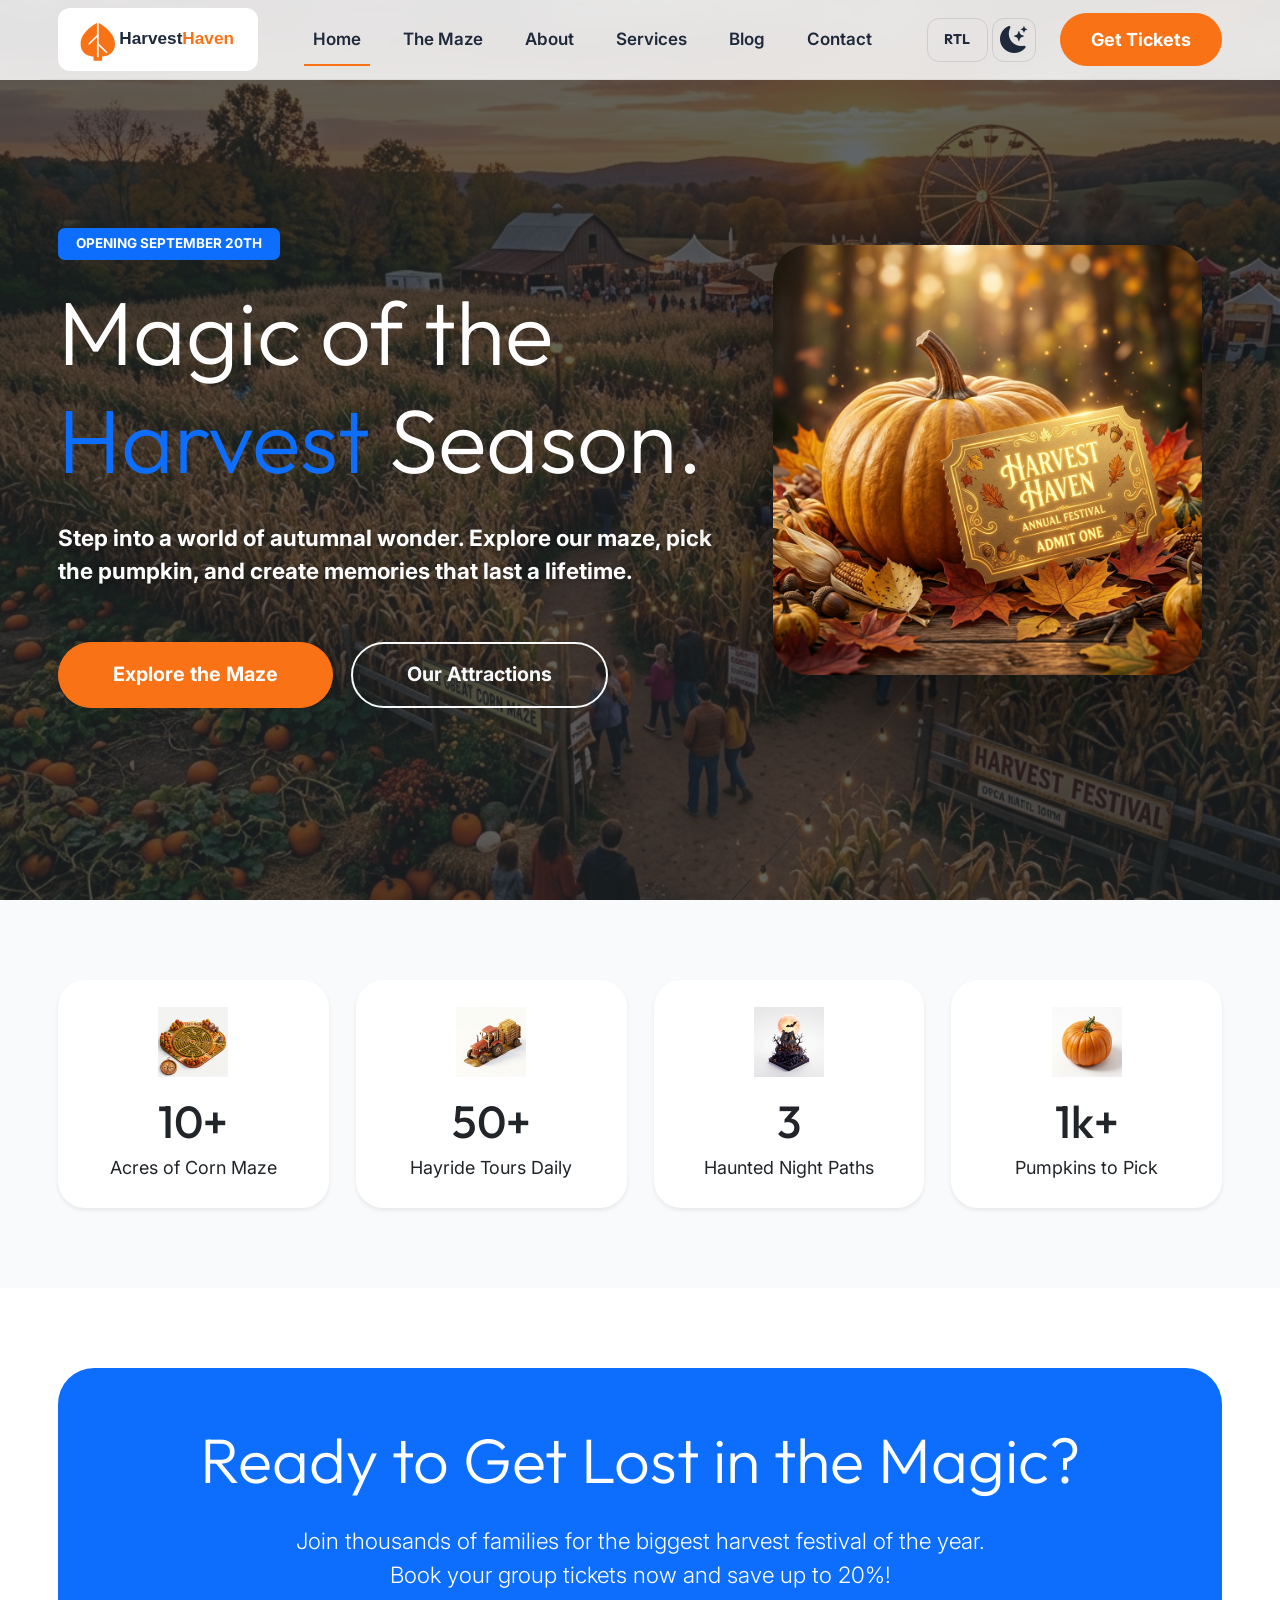
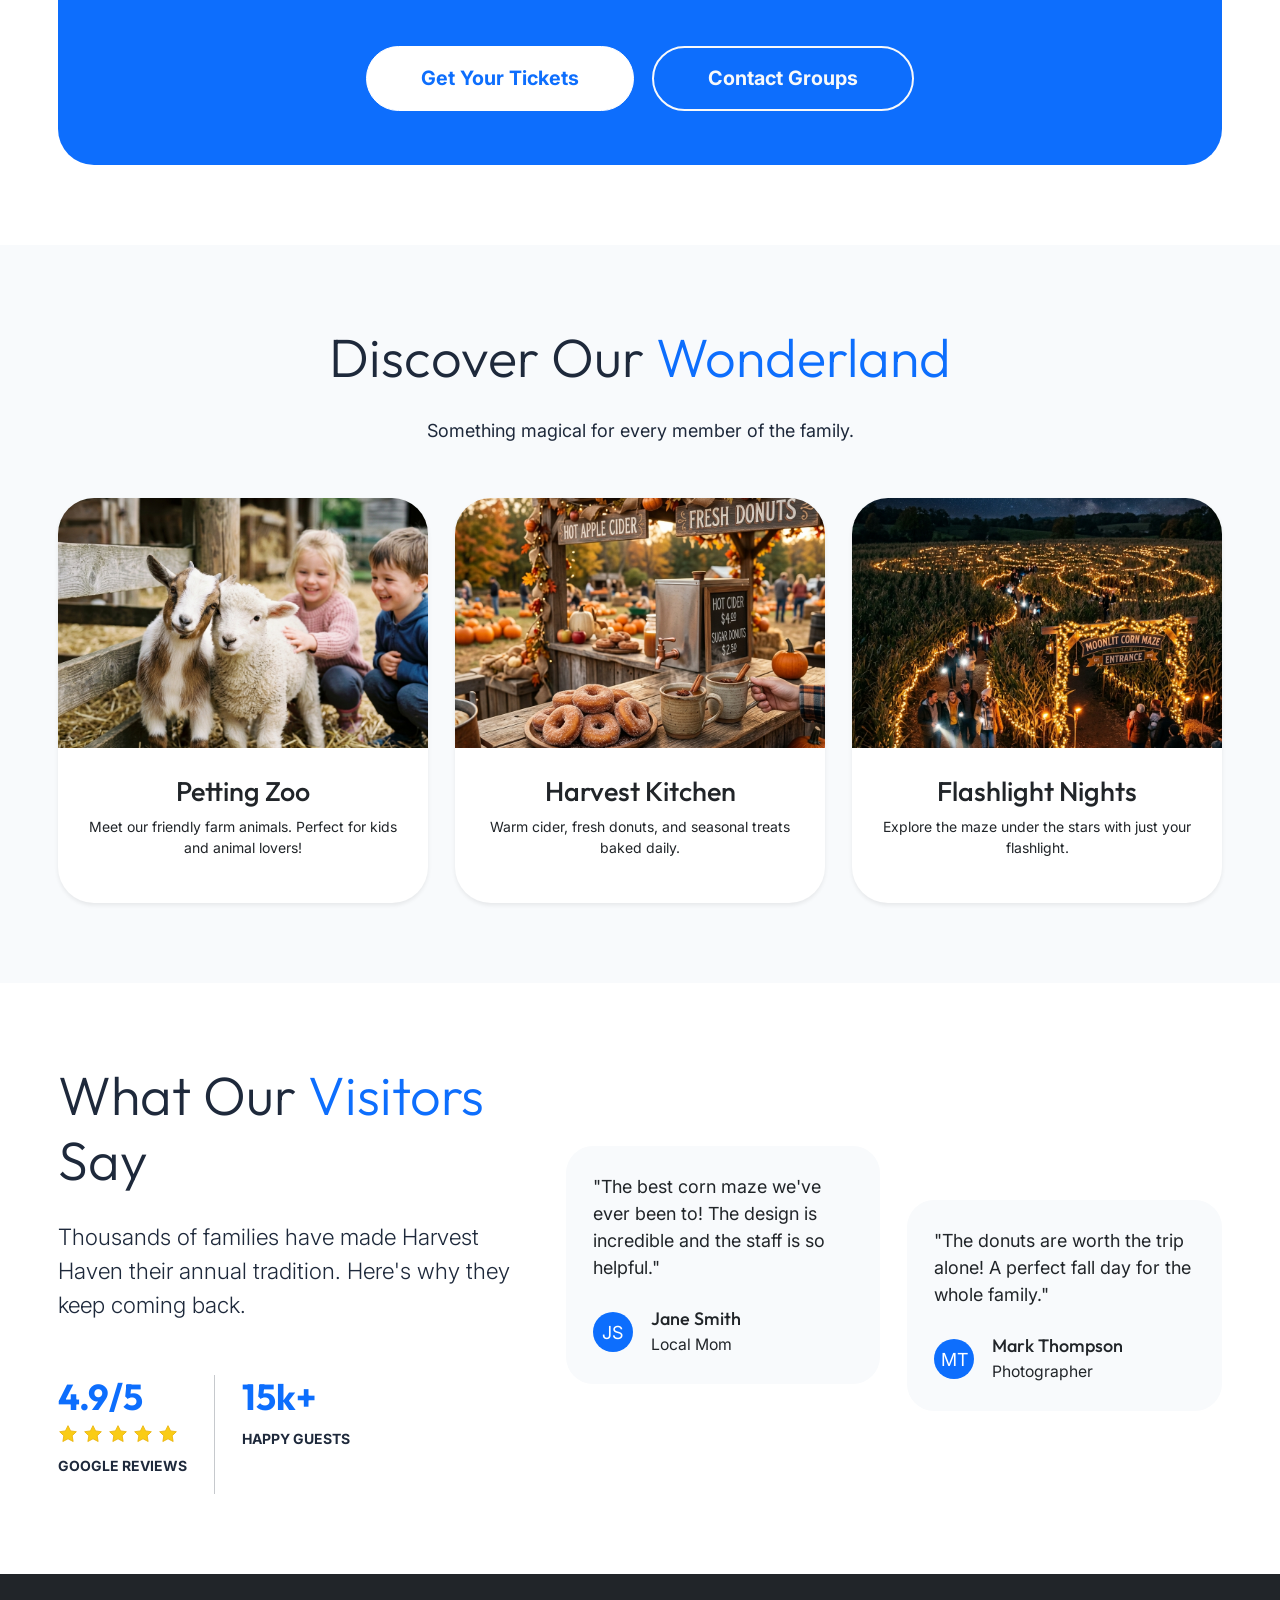
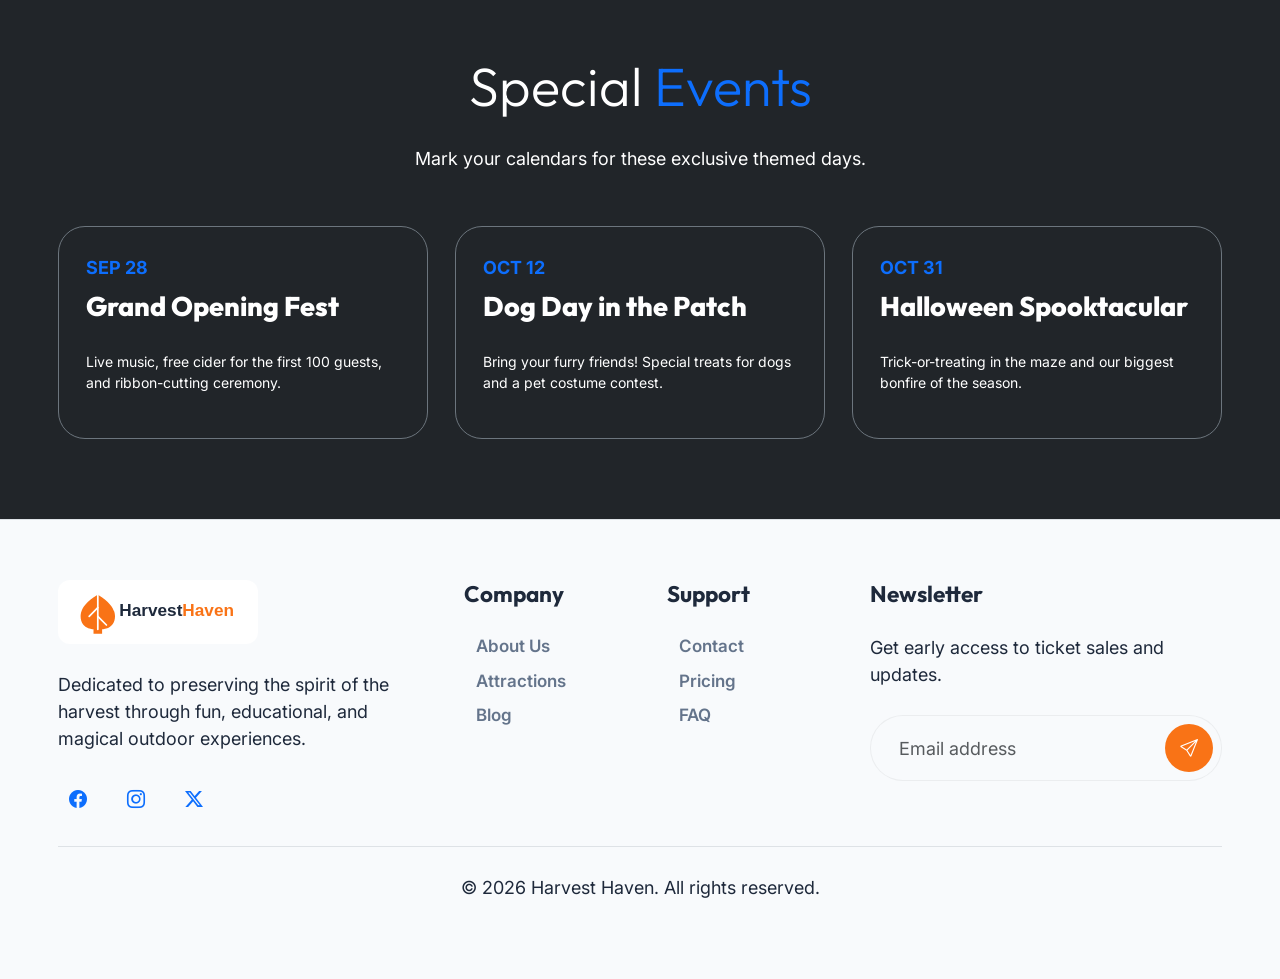
==== commit 83cbb750: "80cent" ====
--- a/index.html
+++ b/index.html
@@ -13,6 +13,8 @@
     <link rel="stylesheet" href="https://cdn.jsdelivr.net/npm/bootstrap-icons@1.11.3/font/bootstrap-icons.min.css">
     <!-- Custom CSS -->
     <link rel="stylesheet" href="assets/css/style.css">
+    <!-- Favicon -->
+    <link rel="icon" type="image/png" href="assets/images/favicon.png">
 </head>
 
 <body>
@@ -89,22 +91,28 @@
 
     <!-- Hero Section -->
     <main>
-        <section class="hero min-vh-100 d-flex align-items-center">
+        <section class="hero">
             <div class="position-absolute top-0 start-0 w-100 h-100 z-n1">
                 <img src="assets/images/harvest_hero_bg.png" alt="Harvest Hero" class="w-100 h-100 object-fit-cover">
                 <div class="position-absolute top-0 start-0 w-100 h-100 bg-dark opacity-50"></div>
             </div>
             <div class="container text-white position-relative">
-                <div class="row">
-                    <div class="col-lg-8 text-center text-lg-start">
+                <div class="row align-items-center">
+                    <div class="col-lg-7 text-center text-lg-start">
                         <span class="badge bg-primary mb-3 px-3 py-2 text-uppercase tracking-widest">Opening September
                             20th</span>
                         <h1 class="display-1 mb-4">Magic of the <span class="text-primary">Harvest</span> Season.</h1>
-                        <p class="lead mb-5 opacity-75">Step into a world of autumnal wonder. Explore our
+                        <p class="lead mb-5">Step into a world of autumnal wonder. Explore our
                             maze, pick the pumpkin, and create memories that last a lifetime.</p>
                         <div class="btn-group-responsive justify-content-center justify-content-lg-start">
                             <a href="home-2.html" class="btn btn-primary btn-lg px-5">Explore the Maze</a>
                             <a href="services.html" class="btn btn-outline-light btn-lg px-5">Our Attractions</a>
+                        </div>
+                    </div>
+                    <div class="col-lg-5 d-none d-lg-block">
+                        <div class="hero-image-wrapper">
+                            <img src="assets/images/harvest_hero_featured.png" alt="Harvest Haven Featured"
+                                class="img-fluid float-animation">
                         </div>
                     </div>
                 </div>
@@ -122,7 +130,7 @@
                                 <img src="assets/images/icons/maze.png" alt="Corn Maze Icon" class="icon-image">
                             </div>
                             <h3 class="h1 mb-1">10+</h3>
-                            <p class="text-muted mb-0">Acres of Corn Maze</p>
+                            <p class="mb-0">Acres of Corn Maze</p>
                         </div>
                     </div>
                     <div class="col-md-6 col-lg-3">
@@ -132,7 +140,7 @@
                                 <img src="assets/images/icons/hayride.png" alt="Hayride Icon" class="icon-image">
                             </div>
                             <h3 class="h1 mb-1">50+</h3>
-                            <p class="text-muted mb-0">Hayride Tours Daily</p>
+                            <p class="mb-0">Hayride Tours Daily</p>
                         </div>
                     </div>
                     <div class="col-md-6 col-lg-3">
@@ -142,7 +150,7 @@
                                 <img src="assets/images/icons/haunted.png" alt="Haunted Path Icon" class="icon-image">
                             </div>
                             <h3 class="h1 mb-1">3</h3>
-                            <p class="text-muted mb-0">Haunted Night Paths</p>
+                            <p class="mb-0">Haunted Night Paths</p>
                         </div>
                     </div>
                     <div class="col-md-6 col-lg-3">
@@ -152,7 +160,7 @@
                                 <img src="assets/images/icons/pumpkin.png" alt="Pumpkin Icon" class="icon-image">
                             </div>
                             <h3 class="h1 mb-1">1k+</h3>
-                            <p class="text-muted mb-0">Pumpkins to Pick</p>
+                            <p class="mb-0">Pumpkins to Pick</p>
                         </div>
                     </div>
                 </div>
@@ -164,7 +172,7 @@
             <div class="container">
                 <div class="bg-primary text-white p-4 p-md-5 rounded-5 text-center position-relative overflow-hidden">
                     <h2 class="display-4 mb-4">Ready to Get Lost in the Magic?</h2>
-                    <p class="lead mb-5 opacity-75 mx-auto" style="max-width: 700px;">Join thousands of families for the
+                    <p class="lead mb-5 mx-auto" style="max-width: 700px;">Join thousands of families for the
                         biggest harvest festival of the year. Book your group tickets now and save up to 20%!</p>
                     <div class="btn-group-responsive justify-content-center">
                         <a href="pricing.html" class="btn btn-light btn-lg px-5 rounded-pill text-primary fw-bold">Get
@@ -180,7 +188,7 @@
             <div class="container">
                 <div class="text-center mb-5">
                     <h2 class="display-5">Discover Our <span class="text-primary">Wonderland</span></h2>
-                    <p class="text-muted">Something magical for every member of the family.</p>
+                    <p>Something magical for every member of the family.</p>
                 </div>
                 <div class="row g-4">
                     <div class="col-md-6 col-lg-4">
@@ -189,7 +197,7 @@
                                 class="card-img-top object-fit-cover" style="height: 250px;">
                             <div class="card-body p-4 text-center">
                                 <h3 class="h4">Petting Zoo</h3>
-                                <p class="text-muted small">Meet our friendly farm animals. Perfect for kids and animal
+                                <p class="small">Meet our friendly farm animals. Perfect for kids and animal
                                     lovers!</p>
                             </div>
                         </div>
@@ -200,7 +208,7 @@
                                 class="card-img-top object-fit-cover" style="height: 250px;">
                             <div class="card-body p-4 text-center">
                                 <h3 class="h4">Harvest Kitchen</h3>
-                                <p class="text-muted small">Warm cider, fresh donuts, and seasonal treats baked daily.
+                                <p class="small">Warm cider, fresh donuts, and seasonal treats baked daily.
                                 </p>
                             </div>
                         </div>
@@ -211,7 +219,7 @@
                                 class="card-img-top object-fit-cover" style="height: 250px;">
                             <div class="card-body p-4 text-center">
                                 <h3 class="h4">Flashlight Nights</h3>
-                                <p class="text-muted small">Explore the maze under the stars with just your flashlight.
+                                <p class="small">Explore the maze under the stars with just your flashlight.
                                 </p>
                             </div>
                         </div>
@@ -226,7 +234,7 @@
                 <div class="row align-items-center g-5">
                     <div class="col-lg-5">
                         <h2 class="display-5 mb-4">What Our <span class="text-primary">Visitors</span> Say</h2>
-                        <p class="text-muted lead mb-5">Thousands of families have made Harvest Haven their annual
+                        <p class="lead mb-5">Thousands of families have made Harvest Haven their annual
                             tradition. Here's why they keep coming back.</p>
                         <div class="d-flex gap-4">
                             <div>
@@ -243,12 +251,12 @@
                                     <img src="data:image/svg+xml,%3Csvg xmlns='http://www.w3.org/2000/svg' width='20' height='20' viewBox='0 0 24 24' fill='%23facc15' stroke='%23eab308' stroke-width='1'%3E%3Cpath d='M12 2l3.09 6.26L22 9.27l-5 4.87 1.18 6.88L12 17.77l-6.18 3.25L7 14.14 2 9.27l6.91-1.01L12 2z'%3E%3C/path%3E%3C/svg%3E"
                                         alt="Star" style="width: 20px; height: 20px;">
                                 </div>
-                                <p class="small text-muted text-uppercase fw-bold">Google Reviews</p>
+                                <p class="small text-uppercase fw-bold">Google Reviews</p>
                             </div>
                             <div class="vr"></div>
                             <div>
                                 <h4 class="h2 fw-bold text-primary mb-0">15k+</h4>
-                                <p class="small text-muted text-uppercase fw-bold mt-2">Happy Guests</p>
+                                <p class="small text-uppercase fw-bold mt-2">Happy Guests</p>
                             </div>
                         </div>
                     </div>
@@ -263,7 +271,7 @@
                                             style="width: 40px; height: 40px; flex-shrink: 0;">JS</div>
                                         <div>
                                             <h5 class="h6 mb-0">Jane Smith</h5>
-                                            <small class="text-muted">Local Mom</small>
+                                            <small>Local Mom</small>
                                         </div>
                                     </div>
                                 </div>
@@ -277,7 +285,7 @@
                                             style="width: 40px; height: 40px; flex-shrink: 0;">MT</div>
                                         <div>
                                             <h5 class="h6 mb-0">Mark Thompson</h5>
-                                            <small class="text-muted">Photographer</small>
+                                            <small>Photographer</small>
                                         </div>
                                     </div>
                                 </div>
@@ -293,14 +301,14 @@
             <div class="container">
                 <div class="text-center mb-5">
                     <h2 class="display-5">Special <span class="text-primary">Events</span></h2>
-                    <p class="opacity-75">Mark your calendars for these exclusive themed days.</p>
+                    <p>Mark your calendars for these exclusive themed days.</p>
                 </div>
                 <div class="row g-4">
                     <div class="col-lg-4">
                         <div class="p-4 border border-secondary rounded-4 h-100">
                             <span class="text-primary fw-bold">SEP 28</span>
                             <h4 class="mt-2">Grand Opening Fest</h4>
-                            <p class="opacity-75 small">Live music, free cider for the first 100 guests, and
+                            <p class="small">Live music, free cider for the first 100 guests, and
                                 ribbon-cutting ceremony.</p>
                         </div>
                     </div>
@@ -308,7 +316,7 @@
                         <div class="p-4 border border-secondary rounded-4 h-100">
                             <span class="text-primary fw-bold">OCT 12</span>
                             <h4 class="mt-2">Dog Day in the Patch</h4>
-                            <p class="opacity-75 small">Bring your furry friends! Special treats for dogs and a pet
+                            <p class="small">Bring your furry friends! Special treats for dogs and a pet
                                 costume contest.</p>
                         </div>
                     </div>
@@ -316,7 +324,7 @@
                         <div class="p-4 border border-secondary rounded-4 h-100">
                             <span class="text-primary fw-bold">OCT 31</span>
                             <h4 class="mt-2">Halloween Spooktacular</h4>
-                            <p class="opacity-75 small">Trick-or-treating in the maze and our biggest bonfire of the
+                            <p class="small">Trick-or-treating in the maze and our biggest bonfire of the
                                 season.</p>
                         </div>
                     </div>
@@ -326,15 +334,15 @@
     </main>
 
     <!-- Footer -->
-    <footer class="py-5 border-top bg-white">
+    <footer class="site-footer border-top">
         <div class="container">
-            <div class="row g-5 mb-5">
+            <div class="row g-5 mb-4">
                 <!-- Column 1: Brand -->
                 <div class="col-lg-4">
                     <a href="index.html" class="d-inline-block mb-4">
                         <img src="assets/images/logo.svg" alt="Harvest Haven Logo" class="logo-bg">
                     </a>
-                    <p class="text-muted mb-4">Dedicated to preserving the spirit of the harvest through fun,
+                    <p class="mb-4">Dedicated to preserving the spirit of the harvest through fun,
                         educational, and magical outdoor experiences.</p>
                     <div class="d-flex gap-3">
                         <a href="#" class="btn btn-outline-primary rounded-circle p-2"
@@ -349,32 +357,32 @@
                 <div class="col-6 col-lg-2">
                     <h4 class="h5 mb-4">Company</h4>
                     <ul class="nav flex-column gap-2">
-                        <li class="nav-item"><a href="about.html" class="nav-link p-0 text-muted">About Us</a></li>
-                        <li class="nav-item"><a href="services.html" class="nav-link p-0 text-muted">Attractions</a>
+                        <li class="nav-item"><a href="about.html" class="nav-link p-0">About Us</a></li>
+                        <li class="nav-item"><a href="services.html" class="nav-link p-0">Attractions</a>
                         </li>
-                        <li class="nav-item"><a href="blog.html" class="nav-link p-0 text-muted">Blog</a></li>
+                        <li class="nav-item"><a href="blog.html" class="nav-link p-0">Blog</a></li>
                     </ul>
                 </div>
                 <!-- Column 3: Support -->
                 <div class="col-6 col-lg-2">
                     <h4 class="h5 mb-4">Support</h4>
                     <ul class="nav flex-column gap-2">
-                        <li class="nav-item"><a href="contact.html" class="nav-link p-0 text-muted">Contact</a></li>
-                        <li class="nav-item"><a href="pricing.html" class="nav-link p-0 text-muted">Pricing</a></li>
-                        <li class="nav-item"><a href="404.html" class="nav-link p-0 text-muted">FAQ</a></li>
+                        <li class="nav-item"><a href="contact.html" class="nav-link p-0">Contact</a></li>
+                        <li class="nav-item"><a href="pricing.html" class="nav-link p-0">Pricing</a></li>
+                        <li class="nav-item"><a href="404.html" class="nav-link p-0">FAQ</a></li>
                     </ul>
                 </div>
                 <!-- Column 4: Newsletter -->
                 <div class="col-lg-4">
                     <h4 class="h5 mb-4">Newsletter</h4>
-                    <p class="text-muted mb-4">Get early access to ticket sales and updates.</p>
+                    <p class="mb-4">Get early access to ticket sales and updates.</p>
                     <form class="newsletter-form">
                         <input type="email" class="form-control" placeholder="Email address">
                         <button class="btn btn-primary rounded-circle" type="submit"><i class="bi bi-send"></i></button>
                     </form>
                 </div>
             </div>
-            <div class="pt-5 border-top text-center text-muted">
+            <div class="pt-4 border-top text-center">
                 <p>&copy; 2026 Harvest Haven. All rights reserved.</p>
                 <a href="#" id="back-to-top" class="btn btn-primary rounded-circle shadow-lg"><i
                         class="bi bi-chevron-up"></i></a>
--- a/assets/css/style.css
+++ b/assets/css/style.css
@@ -19,6 +19,10 @@
     --bg-light: #0f172a;
 }
 
+.bg-light {
+    background-color: var(--bg-light) !important;
+}
+
 html,
 body {
     font-family: 'Inter', sans-serif;
@@ -312,13 +316,13 @@
 
 /* Glassmorphism */
 .glass {
-    background: rgba(255, 255, 255, 0.8);
-    backdrop-filter: blur(10px);
-    -webkit-backdrop-filter: blur(10px);
+    background: rgba(255, 255, 255, 0.85);
+    backdrop-filter: blur(12px);
+    -webkit-backdrop-filter: blur(12px);
 }
 
 [data-bs-theme="dark"] .glass {
-    background: rgba(15, 23, 42, 0.8);
+    background: rgba(15, 23, 42, 0.85);
 }
 
 /* RTL & Theme Toggle Buttons */
@@ -394,19 +398,31 @@
     z-index: 999;
     width: 60px;
     height: 60px;
-    box-shadow: 0 10px 25px rgba(249, 115, 22, 0.4) !important;
-    font-size: 24px;
     display: none;
     align-items: center;
     justify-content: center;
     background: linear-gradient(45deg, var(--primary), #fb923c);
+    color: #fff;
+    font-size: 24px;
+    border-radius: 50% !important;
     border: none !important;
+    box-shadow: 0 10px 25px rgba(249, 115, 22, 0.4) !important;
     transition: all 0.4s cubic-bezier(0.175, 0.885, 0.32, 1.275);
 }
 
+#back-to-top i {
+    line-height: 1;
+    margin: 0;
+    padding: 0;
+    display: flex;
+    align-items: center;
+    justify-content: center;
+}
+
 #back-to-top:hover {
-    transform: translateY(-8px) scale(1.1);
+    transform: translateY(-8px) scale(1.05);
     box-shadow: 0 15px 35px rgba(249, 115, 22, 0.6) !important;
+    background: linear-gradient(45deg, #fb923c, var(--primary));
 }
 
 @media (max-width: 576px) {
@@ -419,24 +435,56 @@
     }
 }
 
-#back-to-top i {
-    line-height: 0;
-    margin: 0;
-    padding: 0;
-}
-
-#back-to-top:hover {
-    transform: translateY(-5px);
-    background-color: var(--bg-dark);
-    border-color: var(--bg-dark);
-}
-
 /* Hero Section Refinements */
 .hero {
+    min-height: 100vh;
     padding-top: var(--header-height) !important;
+    padding-bottom: 60px !important;
     position: relative;
     overflow: hidden;
     background-color: var(--bg-dark);
+    display: flex;
+    align-items: center;
+}
+
+.hero .badge {
+    margin-top: 16px;
+    margin-bottom: 16px;
+}
+
+.hero-image-wrapper {
+    position: relative;
+    padding: 20px;
+    filter: drop-shadow(0 30px 60px rgba(0, 0, 0, 0.4));
+    transition: var(--transition);
+}
+
+.hero-image-wrapper img {
+    border-radius: 2rem;
+    box-shadow: 0 20px 40px rgba(0, 0, 0, 0.2);
+}
+
+.hero-image-wrapper:hover {
+    transform: scale(1.02) rotate(1deg);
+    filter: drop-shadow(0 40px 80px rgba(249, 115, 22, 0.3));
+}
+
+.float-animation {
+    animation: float 6s ease-in-out infinite;
+}
+
+@keyframes float {
+    0% {
+        transform: translateY(0px);
+    }
+
+    50% {
+        transform: translateY(-20px);
+    }
+
+    100% {
+        transform: translateY(0px);
+    }
 }
 
 .hero .container {
@@ -450,8 +498,9 @@
 
 @media (max-width: 991px) {
     .hero {
-        padding-top: calc(var(--header-height) + 40px) !important;
-        padding-bottom: 60px !important;
+        padding-top: calc(var(--header-height) + 60px) !important;
+        padding-bottom: 80px !important;
+        text-align: center;
     }
 }
 
@@ -609,12 +658,163 @@
     gap: 1rem;
 }
 
+/* Page Hero Improvements */
+.page-hero {
+    position: relative;
+    min-height: 100vh;
+    display: flex;
+    align-items: center;
+    justify-content: center;
+    background-color: var(--bg-dark);
+    overflow: hidden;
+    color: white;
+    text-align: center;
+    padding-top: var(--header-height);
+}
+
+@media (max-width: 768px) {
+    .page-hero {
+        padding-top: calc(var(--header-height) + 40px);
+        padding-bottom: 60px;
+    }
+}
+
+.page-hero-bg {
+    position: absolute;
+    top: 0;
+    left: 0;
+    width: 100%;
+    height: 100%;
+    z-index: 1;
+}
+
+.page-hero-bg img {
+    width: 100%;
+    height: 100%;
+    object-fit: cover;
+}
+
+.page-hero-overlay {
+    position: absolute;
+    top: 0;
+    left: 0;
+    width: 100%;
+    height: 100%;
+    background: radial-gradient(circle at center, rgba(15, 23, 42, 0.4) 0%, rgba(15, 23, 42, 0.8) 100%),
+        linear-gradient(to bottom, rgba(15, 23, 42, 0.6), transparent 50%, rgba(15, 23, 42, 0.6));
+    z-index: 2;
+}
+
+.page-hero .container {
+    position: relative;
+    z-index: 3;
+}
+
+.page-hero .display-3 {
+    font-weight: 800;
+    margin-bottom: 1.5rem;
+}
+
+.page-hero .lead {
+    max-width: 800px;
+    margin-left: auto;
+    margin-right: auto;
+    opacity: 0.9;
+    font-weight: 700;
+}
+
+.hero .lead,
+.page-hero .lead {
+    font-weight: 700;
+    text-shadow: 0 2px 4px rgba(0, 0, 0, 0.3);
+}
+
+/* Ensure text visibility classes are always clear */
+.opacity-75 {
+    opacity: 0.9 !important;
+}
+
+.opacity-50 {
+    opacity: 0.7 !important;
+}
+
+/* But keep background overlays low opacity */
+/* div.opacity-50, 
+div.opacity-75,
+section.opacity-50,
+section.opacity-75 {
+    opacity: inherit !important;
+} */
+
+
+/* Countdown Styles */
+.countdown-box {
+    background: rgba(255, 255, 255, 0.1);
+    backdrop-filter: blur(15px);
+    -webkit-backdrop-filter: blur(15px);
+    border: 1px solid rgba(255, 255, 255, 0.2);
+    border-radius: 1.5rem;
+    padding: 2rem;
+    min-width: 130px;
+    transition: var(--transition);
+}
+
+.countdown-box:hover {
+    background: rgba(255, 255, 255, 0.15);
+    transform: translateY(-5px);
+    border-color: var(--primary);
+}
+
+.countdown-box span {
+    font-family: 'Outfit', sans-serif;
+    color: var(--primary);
+}
+
 @media (max-width: 576px) {
-    .btn-group-responsive {
-        flex-direction: column;
-    }
-
-    .btn-group-responsive .btn {
-        width: 100%;
-    }
+    .countdown-box {
+        padding: 1.5rem;
+        min-width: 100px;
+    }
+
+    .countdown-box span {
+        font-size: 2.5rem !important;
+    }
+}
+
+/* Footer Enhancements */
+.site-footer {
+    padding: 60px 0;
+    background-color: var(--bg-light);
+    transition: var(--transition);
+}
+
+.site-footer a:not(.btn) {
+    color: var(--text-muted);
+    transition: var(--transition);
+    text-decoration: none;
+}
+
+.site-footer a:not(.btn):hover {
+    color: var(--primary);
+    transform: translateX(3px);
+    display: inline-block;
+}
+
+.site-footer .nav-link {
+    color: var(--text-muted) !important;
+}
+
+.site-footer .nav-link:hover {
+    color: var(--primary) !important;
+}
+
+.site-footer h4 {
+    color: var(--text-main);
+    font-weight: 700;
+}
+
+[data-bs-theme="dark"] .site-footer {
+    background-color: #020617;
+    /* Deep midnight blue for better contrast */
+    border-top-color: rgba(255, 255, 255, 0.05) !important;
 }
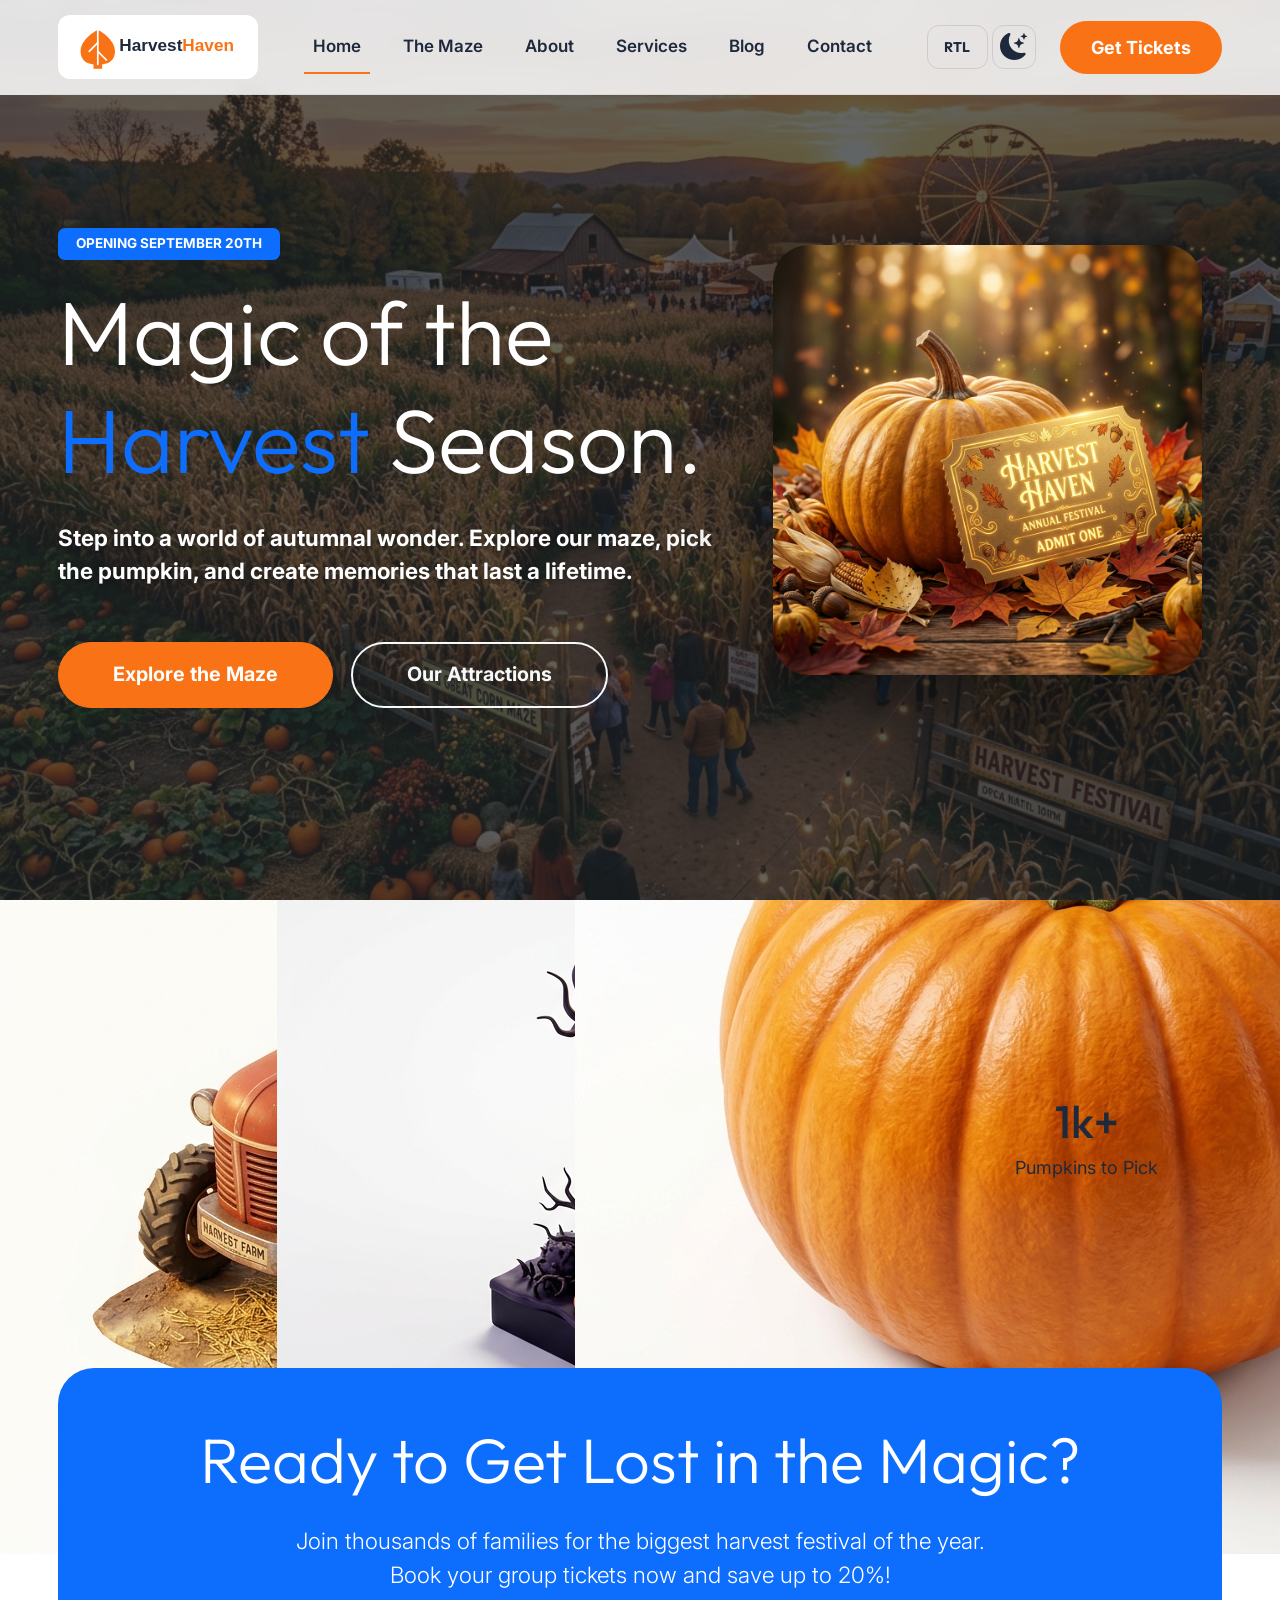
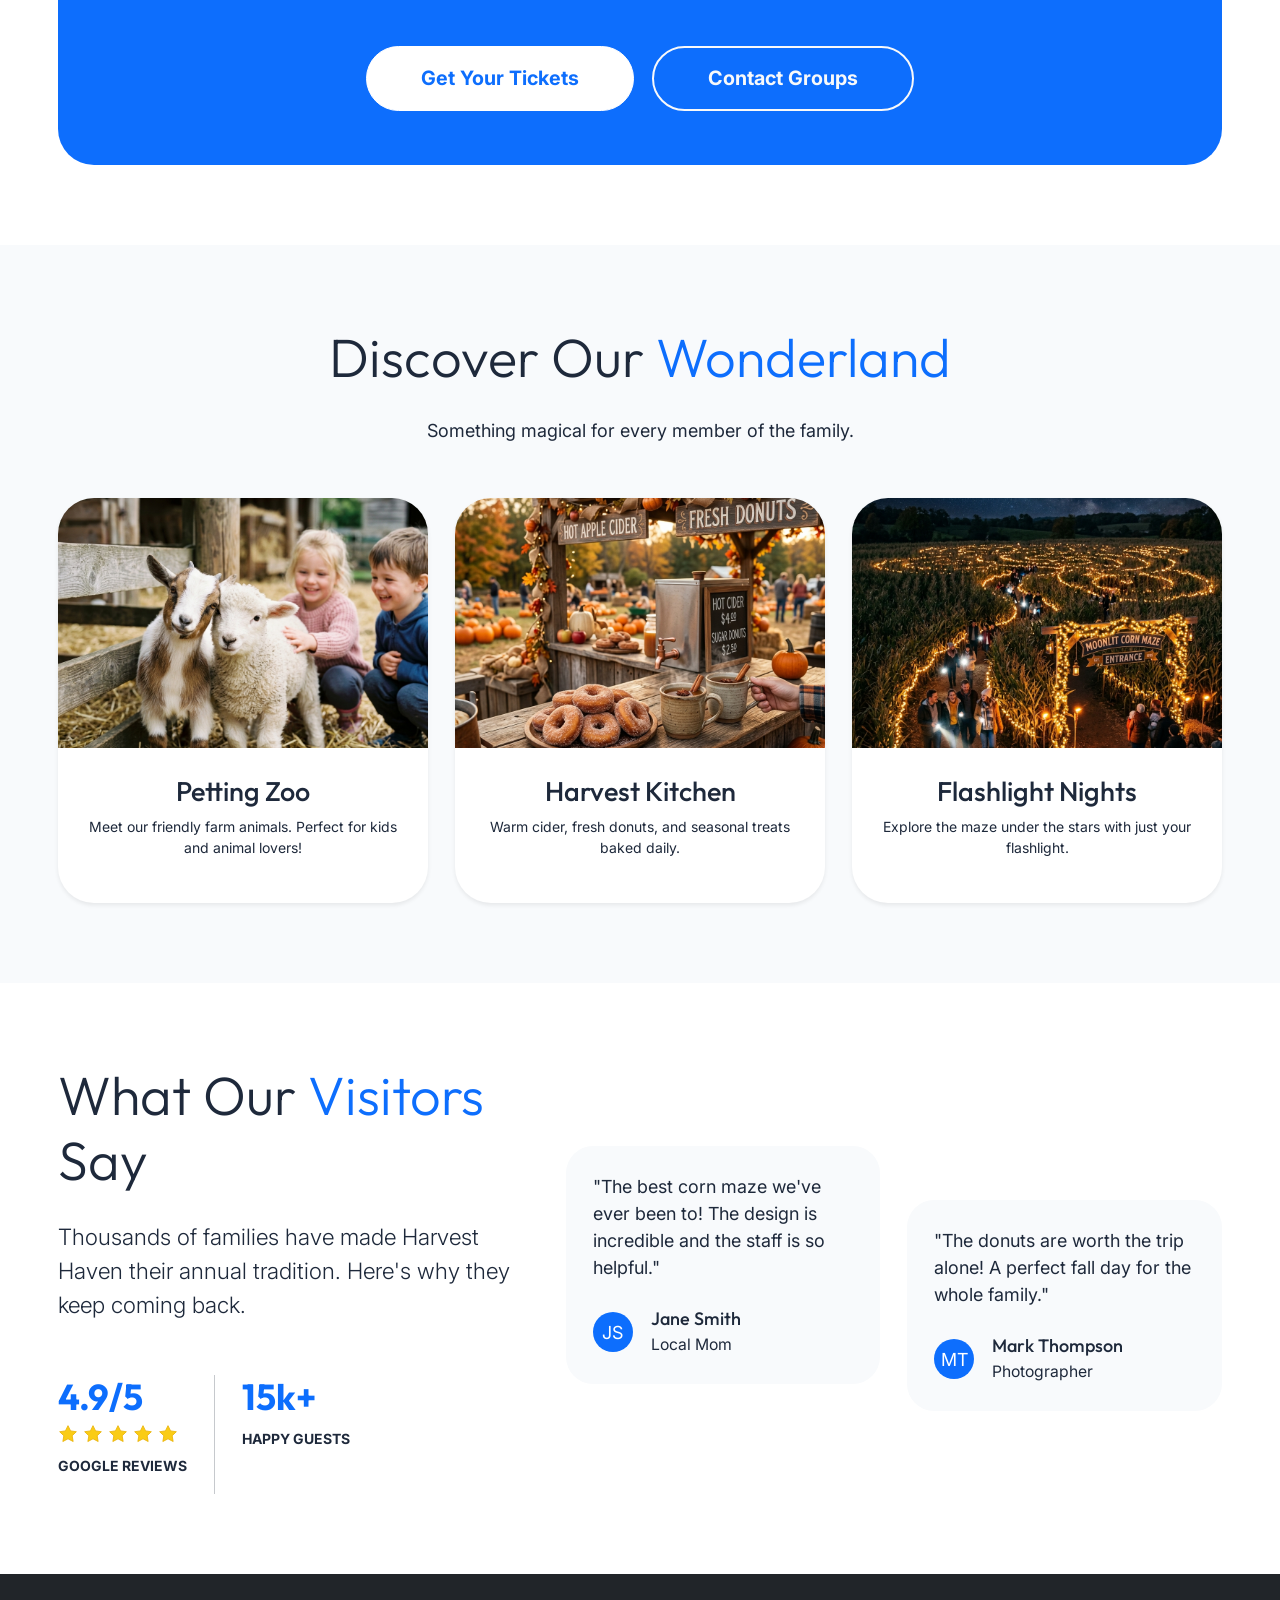
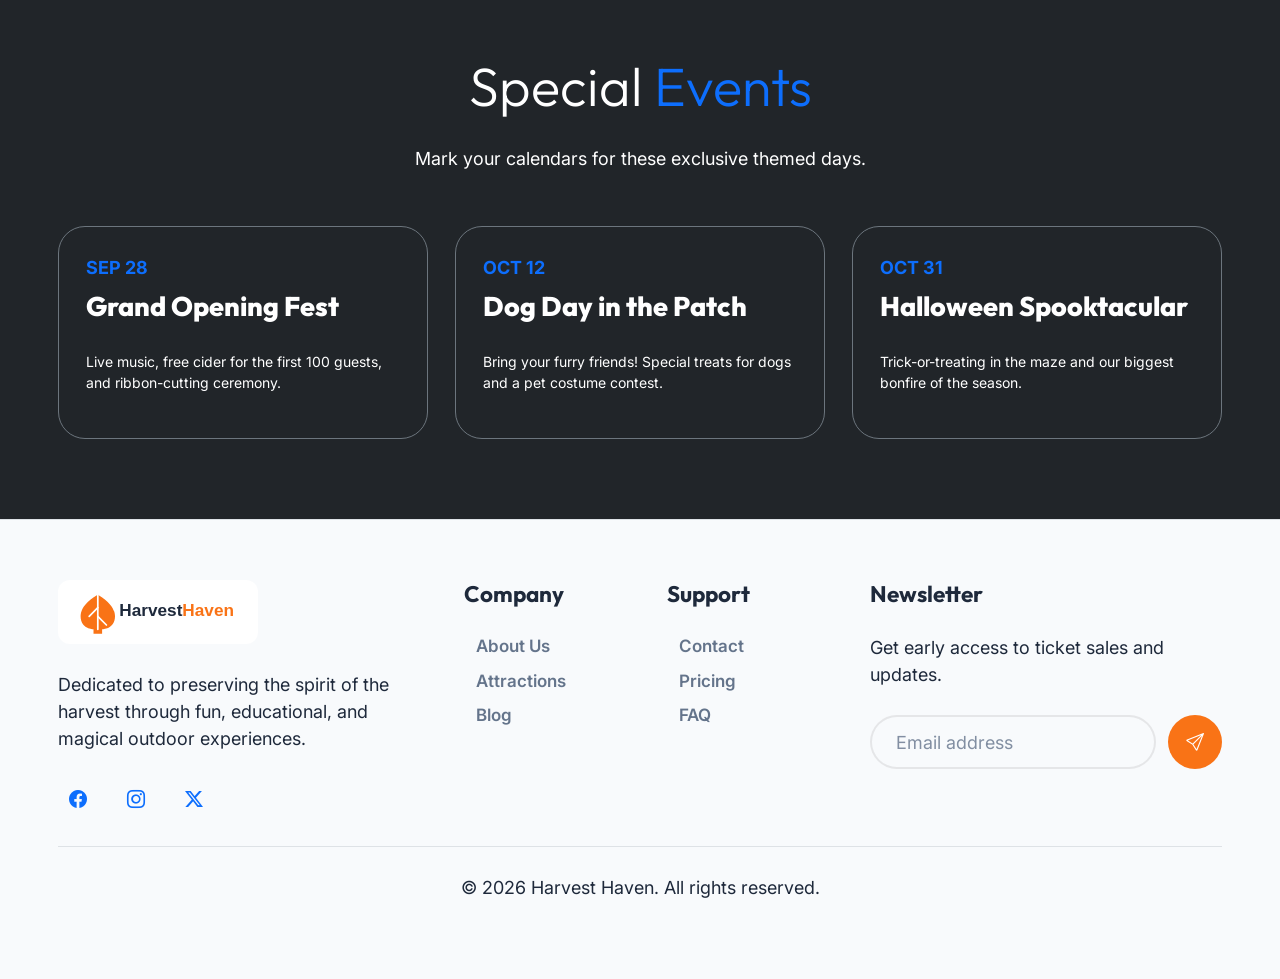
==== commit f638d971: "All int corrections  done fontsAuthPagesPending" ====
--- a/index.html
+++ b/index.html
@@ -59,7 +59,7 @@
     </header>
 
     <!-- Offcanvas Mobile Menu -->
-    <div class="offcanvas offcanvas-start" tabindex="-1" id="offcanvasNavbar" aria-labelledby="offcanvasNavbarLabel">
+    <div class="offcanvas offcanvas-end" tabindex="-1" id="offcanvasNavbar" aria-labelledby="offcanvasNavbarLabel">
         <div class="offcanvas-header border-bottom justify-content-end">
             <button type="button" class="btn-close" data-bs-dismiss="offcanvas" aria-label="Close"></button>
         </div>
@@ -73,11 +73,11 @@
                 <li class="nav-item mb-2"><a class="nav-link" href="contact.html">Contact</a></li>
             </ul>
             <div class="mt-4">
-                <a href="login.html" class="btn btn-primary w-100">Login / Register</a>
+                <a href="login.html" class="btn btn-primary w-100">Get Tickets</a>
             </div>
             <div class="mt-auto pt-4 border-top">
                 <div class="d-flex align-items-center justify-content-between">
-                    <span class="fw-bold">Settings</span>
+
                     <div class="d-flex gap-2">
                         <button class="rtl-toggle btn btn-sm">RTL</button>
                         <button class="theme-toggle btn btn-sm">
@@ -109,7 +109,7 @@
                             <a href="services.html" class="btn btn-outline-light btn-lg px-5">Our Attractions</a>
                         </div>
                     </div>
-                    <div class="col-lg-5 d-none d-lg-block">
+                    <div class="col-lg-5 mt-5 mt-lg-0">
                         <div class="hero-image-wrapper">
                             <img src="assets/images/harvest_hero_featured.png" alt="Harvest Haven Featured"
                                 class="img-fluid float-animation">
@@ -190,7 +190,7 @@
                     <h2 class="display-5">Discover Our <span class="text-primary">Wonderland</span></h2>
                     <p>Something magical for every member of the family.</p>
                 </div>
-                <div class="row g-4">
+                <div class="row g-4 justify-content-center">
                     <div class="col-md-6 col-lg-4">
                         <div class="card h-100 border-0 shadow-sm rounded-5 overflow-hidden">
                             <img src="assets/images/petting_zoo.png" alt="Petting Zoo"
@@ -232,11 +232,11 @@
         <section>
             <div class="container">
                 <div class="row align-items-center g-5">
-                    <div class="col-lg-5">
+                    <div class="col-lg-5 text-center text-lg-start">
                         <h2 class="display-5 mb-4">What Our <span class="text-primary">Visitors</span> Say</h2>
                         <p class="lead mb-5">Thousands of families have made Harvest Haven their annual
                             tradition. Here's why they keep coming back.</p>
-                        <div class="d-flex gap-4">
+                        <div class="d-flex gap-4 justify-content-center justify-content-lg-start">
                             <div>
                                 <h4 class="h2 fw-bold text-primary mb-0">4.9/5</h4>
                                 <div class="text-warning mb-2">
--- a/assets/css/style.css
+++ b/assets/css/style.css
@@ -23,6 +23,14 @@
     background-color: var(--bg-light) !important;
 }
 
+.bg-secondary {
+    background-color: var(--secondary) !important;
+}
+
+.text-main {
+    color: var(--text-main) !important;
+}
+
 html,
 body {
     font-family: 'Inter', sans-serif;
@@ -178,7 +186,7 @@
 
 .btn-white {
     background-color: white;
-    color: var(--text-main);
+    color: var(--accent);
     border-color: white;
 }
 
@@ -198,14 +206,35 @@
     transform: translateX(5px);
 }
 
-/* Header & Nav */
+header {
+    width: 100%;
+    left: 0;
+    right: 0;
+    transition: var(--transition);
+    z-index: 1030;
+}
+
+header.scrolled {
+    background: rgba(255, 255, 255, 0.95) !important;
+    box-shadow: 0 4px 20px rgba(0, 0, 0, 0.08);
+}
+
+[data-bs-theme="dark"] header.scrolled {
+    background: rgba(15, 23, 42, 0.95) !important;
+    box-shadow: 0 4px 20px rgba(0, 0, 0, 0.3);
+}
+
 .navbar {
-    min-height: var(--header-height);
+    min-height: 95px;
     height: auto;
     transition: var(--transition);
     border-bottom: 1px solid rgba(0, 0, 0, 0.05);
     display: flex;
     align-items: center;
+}
+
+header.scrolled .navbar {
+    min-height: 80px;
 }
 
 .logo-bg {
@@ -268,6 +297,7 @@
     .hamburger-btn {
         display: flex !important;
         padding: 4px !important;
+        margin-left: auto;
         margin-right: 0;
         position: relative;
         z-index: 10;
@@ -545,6 +575,8 @@
 
 /* Transitions */
 .card {
+    background-color: var(--secondary);
+    color: var(--text-main);
     transition: var(--transition);
 }
 
@@ -562,79 +594,126 @@
     color: white !important;
 }
 
-/* Icon Images */
-.icon-image {
-    width: 60px;
-    height: 60px;
-    object-fit: contain;
-    transition: var(--transition);
-}
-
-.card:hover .icon-image {
-    transform: scale(1.2) translateY(-5px);
-    filter: drop-shadow(0 10px 15px rgba(249, 115, 22, 0.3));
-}
-
-.icon-box img {
-    width: 100%;
-    height: 100%;
-    object-fit: contain;
+/* Value Cards */
+.value-card {
+    transition: var(--transition);
+}
+
+.value-card:hover {
+    transform: translateY(-10px);
+    box-shadow: 0 20px 40px rgba(0, 0, 0, 0.1) !important;
+}
+
+[data-bs-theme="dark"] .value-card:hover {
+    box-shadow: 0 20px 40px rgba(0, 0, 0, 0.4) !important;
+}
+
+.value-card img {
+    transition: var(--transition);
+}
+
+.value-card:hover img {
+    transform: scale(1.1);
 }
 
 /* Newsletter Form */
 .newsletter-form {
-    background: var(--bg-light);
-    padding: 8px;
-    border-radius: 100px;
     display: flex;
     align-items: center;
-    gap: 10px;
-    border: 1px solid rgba(0, 0, 0, 0.05);
-    transition: var(--transition);
-}
-
-.newsletter-form:focus-within {
-    border-color: var(--primary);
-    box-shadow: 0 0 0 4px rgba(249, 115, 22, 0.1);
-}
+    gap: 12px;
+    transition: var(--transition);
+    width: 100%;
+}
+
+.newsletter-form input {
+    background: var(--bg-light) !important;
+    border: 2px solid rgba(0, 0, 0, 0.08) !important;
+    border-radius: 50px;
+    padding: 14px 24px !important;
+    flex-grow: 1;
+    transition: var(--transition);
+    height: 54px;
+}
+
+[data-bs-theme="dark"] .newsletter-form input {
+    border-color: rgba(255, 255, 255, 0.1) !important;
+}
+
+.newsletter-form input:focus {
+    border-color: var(--primary) !important;
+    box-shadow: 0 0 0 4px rgba(249, 115, 22, 0.1) !important;
+    background: var(--secondary) !important;
+}
+
+.newsletter-form .btn {
+    min-width: 54px;
+    height: 54px;
+    padding: 0 30px;
+    flex-shrink: 0;
+    border-radius: 50px !important;
+    display: flex;
+    align-items: center;
+    justify-content: center;
+}
+
+.newsletter-form .btn.rounded-circle {
+    padding: 0 !important;
+    width: 54px;
+    border-radius: 50% !important;
+}
+
+
 
 @media (max-width: 576px) {
     .newsletter-form {
         flex-direction: column;
-        border-radius: 20px;
-        padding: 15px;
+        align-items: stretch;
+        gap: 15px;
     }
 
     .newsletter-form input {
         width: 100%;
-        margin-bottom: 10px;
+        border-radius: 15px;
         text-align: center;
     }
 
     .newsletter-form .btn {
         width: 100%;
-        border-radius: 10px !important;
-    }
-}
-
-.newsletter-form input {
-    background: transparent !important;
-    border: none !important;
-    box-shadow: none !important;
-    padding-left: 20px !important;
-}
-
-.newsletter-form .btn {
-    width: 48px;
-    height: 48px;
-    padding: 0;
-    flex-shrink: 0;
+        border-radius: 15px !important;
+        height: 54px;
+    }
+}
+
+
+/* Placeholder Visibility */
+::placeholder {
+    color: var(--text-muted) !important;
+    opacity: 0.8 !important;
+}
+
+[data-bs-theme="dark"] ::placeholder {
+    color: #94a3b8 !important;
+    opacity: 0.7 !important;
+}
+
+.form-control {
+    color: var(--text-main);
+}
+
+.form-control:focus {
+    background-color: var(--bg-light);
+    color: var(--text-main);
 }
 
 /* Password Toggle Style */
 .password-toggle {
     background-color: var(--bg-light) !important;
     border: none !important;
+    transition: var(--transition);
+}
+
+.bi-apple {
+    color: var(--text-main);
     transition: var(--transition);
 }
 
@@ -817,4 +896,84 @@
     background-color: #020617;
     /* Deep midnight blue for better contrast */
     border-top-color: rgba(255, 255, 255, 0.05) !important;
+}
+
+/* Careers Section Refinements */
+@media (max-width: 768px) {
+    .careers-card {
+        padding: 3rem 1.5rem !important;
+    }
+    
+    .careers-btn {
+        padding: 12px 30px !important;
+        font-size: 16px !important;
+        display: inline-flex !important;
+        margin: 0 auto;
+    }
+}
+
+@media (max-width: 576px) {
+    .careers-btn {
+        display: flex !important;
+        width: 100%;
+        max-width: 280px;
+        margin-left: auto;
+        margin-right: auto;
+        padding: 12px 20px !important;
+        font-size: 15px !important;
+    }
+}
+
+/* Contact Info Refinements */
+.contact-info-wrapper {
+    max-width: 450px;
+    margin-left: auto;
+    margin-right: auto;
+}
+
+.contact-info-item {
+    gap: 1.25rem;
+    padding: 0.5rem;
+    transition: var(--transition);
+}
+
+.contact-info-icon {
+    width: 64px;
+    height: 64px;
+    background-color: #f0f7ff; /* Very light blue */
+    color: var(--primary);
+    border-radius: 50%;
+    display: flex;
+    align-items: center;
+    justify-content: center;
+    font-size: 1.5rem;
+    flex-shrink: 0;
+    transition: var(--transition);
+}
+
+.contact-info-item:hover .contact-info-icon {
+    background-color: var(--primary);
+    color: white;
+    transform: scale(1.05);
+}
+
+.contact-info-text h4 {
+    font-size: 1.15rem;
+    margin-bottom: 0.25rem;
+    font-weight: 700;
+    color: var(--accent);
+}
+
+.contact-info-text p {
+    font-size: 1rem;
+    color: var(--text-muted);
+    line-height: 1.4;
+}
+
+[data-bs-theme="dark"] .contact-info-icon {
+    background-color: rgba(249, 115, 22, 0.1);
+}
+
+[data-bs-theme="dark"] .contact-info-text h4 {
+    color: var(--text-main);
 }
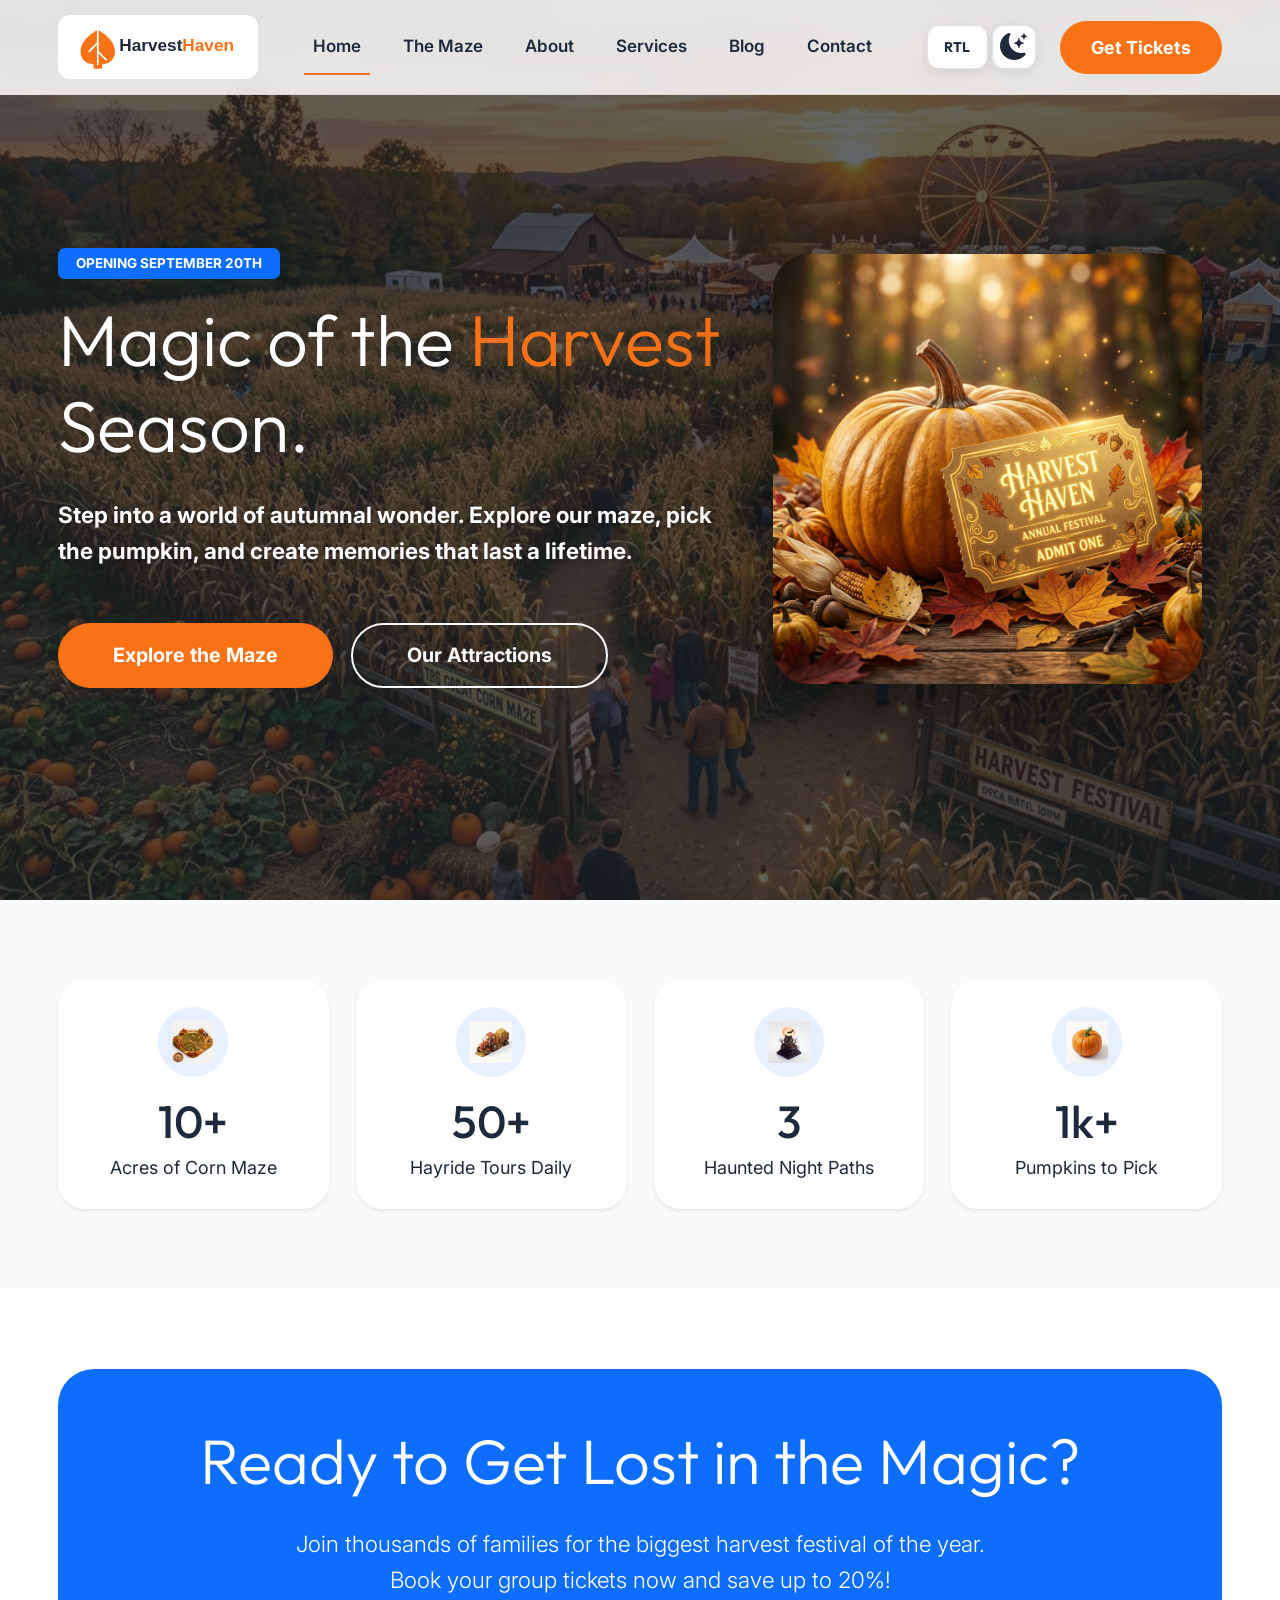
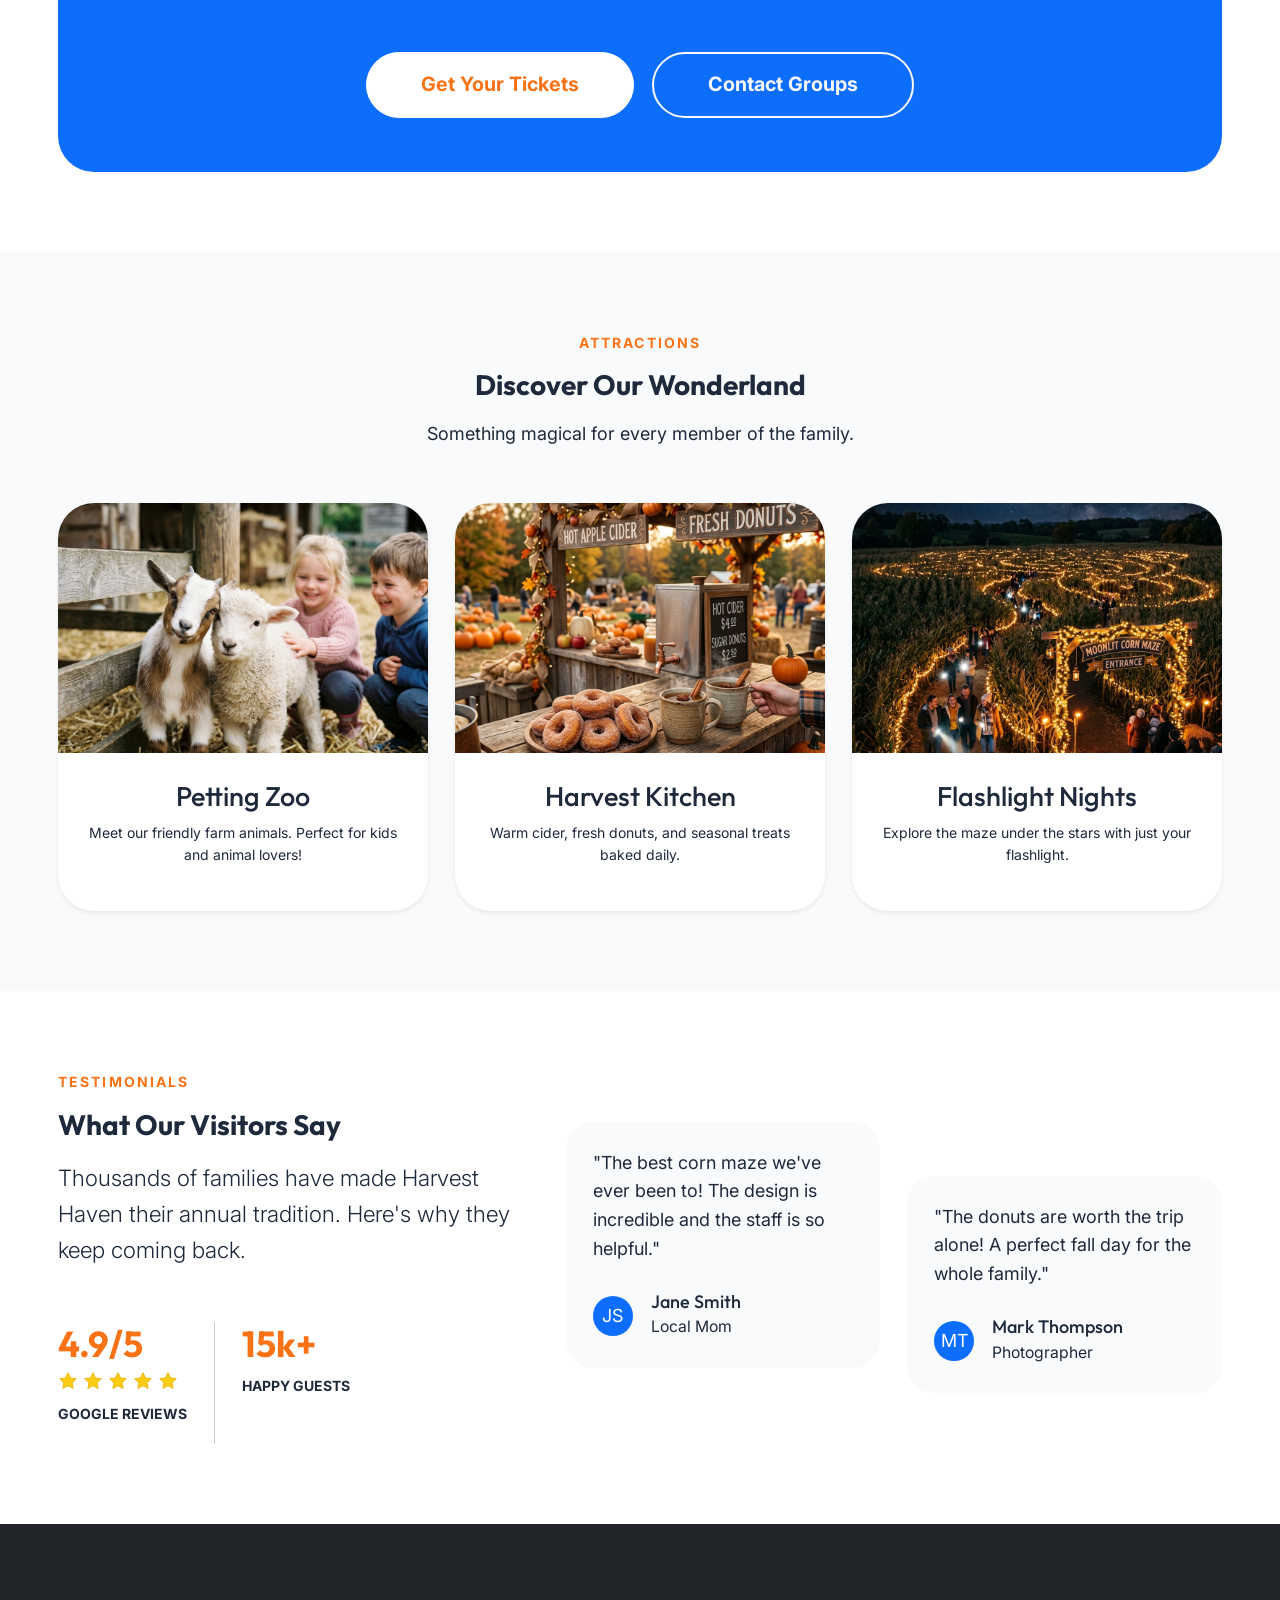
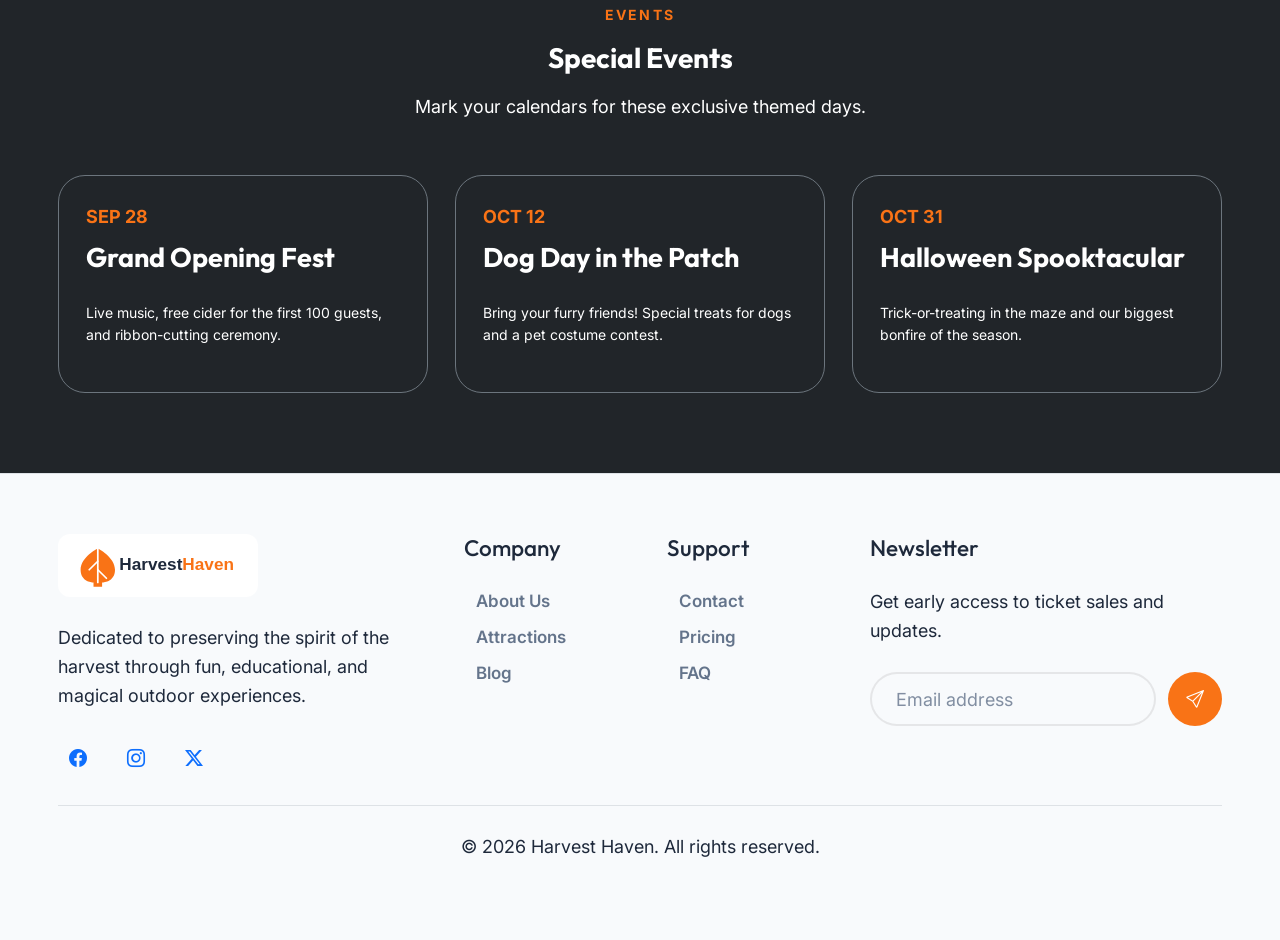
==== commit 73420a61: "allAddressedIntCor" ====
--- a/index.html
+++ b/index.html
@@ -101,7 +101,7 @@
                     <div class="col-lg-7 text-center text-lg-start">
                         <span class="badge bg-primary mb-3 px-3 py-2 text-uppercase tracking-widest">Opening September
                             20th</span>
-                        <h1 class="display-1 mb-4">Magic of the <span class="text-primary">Harvest</span> Season.</h1>
+                        <h1 class="display-3 mb-4">Magic of the <span class="text-primary">Harvest</span> Season.</h1>
                         <p class="lead mb-5">Step into a world of autumnal wonder. Explore our
                             maze, pick the pumpkin, and create memories that last a lifetime.</p>
                         <div class="btn-group-responsive justify-content-center justify-content-lg-start">
@@ -125,8 +125,8 @@
                 <div class="row g-4">
                     <div class="col-md-6 col-lg-3">
                         <div class="card h-100 border-0 shadow-sm p-4 rounded-4">
-                            <div class="icon-box mx-auto mb-3 bg-primary bg-opacity-10 text-primary rounded-circle d-flex align-items-center justify-content-center"
-                                style="width: 70px; height: 70px;">
+                            <div
+                                class="icon-box mx-auto mb-3 bg-primary bg-opacity-10 text-primary rounded-circle d-flex align-items-center justify-content-center">
                                 <img src="assets/images/icons/maze.png" alt="Corn Maze Icon" class="icon-image">
                             </div>
                             <h3 class="h1 mb-1">10+</h3>
@@ -135,8 +135,8 @@
                     </div>
                     <div class="col-md-6 col-lg-3">
                         <div class="card h-100 border-0 shadow-sm p-4 rounded-4">
-                            <div class="icon-box mx-auto mb-3 bg-primary bg-opacity-10 text-primary rounded-circle d-flex align-items-center justify-content-center"
-                                style="width: 70px; height: 70px;">
+                            <div
+                                class="icon-box mx-auto mb-3 bg-primary bg-opacity-10 text-primary rounded-circle d-flex align-items-center justify-content-center">
                                 <img src="assets/images/icons/hayride.png" alt="Hayride Icon" class="icon-image">
                             </div>
                             <h3 class="h1 mb-1">50+</h3>
@@ -145,8 +145,8 @@
                     </div>
                     <div class="col-md-6 col-lg-3">
                         <div class="card h-100 border-0 shadow-sm p-4 rounded-4">
-                            <div class="icon-box mx-auto mb-3 bg-primary bg-opacity-10 text-primary rounded-circle d-flex align-items-center justify-content-center"
-                                style="width: 70px; height: 70px;">
+                            <div
+                                class="icon-box mx-auto mb-3 bg-primary bg-opacity-10 text-primary rounded-circle d-flex align-items-center justify-content-center">
                                 <img src="assets/images/icons/haunted.png" alt="Haunted Path Icon" class="icon-image">
                             </div>
                             <h3 class="h1 mb-1">3</h3>
@@ -155,8 +155,8 @@
                     </div>
                     <div class="col-md-6 col-lg-3">
                         <div class="card h-100 border-0 shadow-sm p-4 rounded-4">
-                            <div class="icon-box mx-auto mb-3 bg-primary bg-opacity-10 text-primary rounded-circle d-flex align-items-center justify-content-center"
-                                style="width: 70px; height: 70px;">
+                            <div
+                                class="icon-box mx-auto mb-3 bg-primary bg-opacity-10 text-primary rounded-circle d-flex align-items-center justify-content-center">
                                 <img src="assets/images/icons/pumpkin.png" alt="Pumpkin Icon" class="icon-image">
                             </div>
                             <h3 class="h1 mb-1">1k+</h3>
@@ -187,7 +187,8 @@
         <section class="bg-light">
             <div class="container">
                 <div class="text-center mb-5">
-                    <h2 class="display-5">Discover Our <span class="text-primary">Wonderland</span></h2>
+                    <span class="section-badge">Attractions</span>
+                    <h2 class="section-title">Discover Our Wonderland</h2>
                     <p>Something magical for every member of the family.</p>
                 </div>
                 <div class="row g-4 justify-content-center">
@@ -233,8 +234,9 @@
             <div class="container">
                 <div class="row align-items-center g-5">
                     <div class="col-lg-5 text-center text-lg-start">
-                        <h2 class="display-5 mb-4">What Our <span class="text-primary">Visitors</span> Say</h2>
-                        <p class="lead mb-5">Thousands of families have made Harvest Haven their annual
+                        <span class="section-badge">Testimonials</span>
+                        <h2 class="section-title">What Our Visitors Say</h2>
+                        <p class="lead mb-5 readable-width text-start">Thousands of families have made Harvest Haven their annual
                             tradition. Here's why they keep coming back.</p>
                         <div class="d-flex gap-4 justify-content-center justify-content-lg-start">
                             <div>
@@ -300,7 +302,8 @@
         <section class="bg-dark text-white">
             <div class="container">
                 <div class="text-center mb-5">
-                    <h2 class="display-5">Special <span class="text-primary">Events</span></h2>
+                    <span class="section-badge">Events</span>
+                    <h2 class="section-title text-white">Special Events</h2>
                     <p>Mark your calendars for these exclusive themed days.</p>
                 </div>
                 <div class="row g-4">
--- a/assets/css/style.css
+++ b/assets/css/style.css
@@ -10,6 +10,16 @@
     --bg-dark: #0f172a;
     --transition: all 0.3s ease;
     --header-height: 80px;
+
+    /* Typography System */
+    --fs-h1: 48px;
+    --fs-h2: 36px;
+    --fs-h3: 28px;
+    --fs-body: 18px;
+    --fs-small: 14px;
+    --lh-heading: 1.25;
+    --lh-body: 1.6;
+    --text-max-width: 650px;
 }
 
 [data-bs-theme="dark"] {
@@ -34,13 +44,17 @@
 html,
 body {
     font-family: 'Inter', sans-serif;
-    font-size: 18px;
-    line-height: 1.5;
+    font-size: var(--fs-body);
+    line-height: var(--lh-body);
     color: var(--text-main);
     background-color: var(--secondary);
     overflow-x: hidden;
     width: 100%;
 }
+
+h1 { font-size: var(--fs-h1); }
+h2 { font-size: var(--fs-h2); }
+h3 { font-size: var(--fs-h3); }
 
 h1,
 h2,
@@ -49,33 +63,55 @@
 h5,
 h6 {
     font-family: 'Outfit', sans-serif;
-    font-weight: 800;
-    line-height: 1.25;
+    font-weight: 700;
+    line-height: var(--lh-heading);
     margin-bottom: 1.5rem;
 }
 
-h1 {
-    font-size: 48px;
-}
-
-h2 {
-    font-size: 36px;
-}
-
-h3 {
-    font-size: 28px;
+.readable-width {
+    max-width: var(--text-max-width);
+    margin-left: auto;
+    margin-right: auto;
+}
+
+.text-start.readable-width {
+    margin-left: 0;
+    margin-right: auto;
+}
+
+.text-center.readable-width {
+    margin-left: auto;
+    margin-right: auto;
+}
+
+.section-badge {
+    text-transform: uppercase;
+    letter-spacing: 0.15em;
+    font-weight: 700;
+    font-size: 14px;
+    color: var(--primary);
+    display: block;
+    margin-bottom: 0.75rem;
+}
+
+.section-title {
+    font-size: var(--fs-h3) !important;
+    margin-bottom: 1rem;
 }
 
 @media (max-width: 768px) {
-
-    h1,
+    :root {
+        --fs-h1: 36px;
+        --fs-h2: 28px;
+        --fs-h3: 24px;
+    }
+
     .display-1 {
-        font-size: 2.8rem !important;
-    }
-
-    h2,
+        font-size: 3rem !important;
+    }
+
     .display-4 {
-        font-size: 2rem !important;
+        font-size: 2.2rem !important;
     }
 
     .lead {
@@ -204,6 +240,15 @@
 .btn-link:hover {
     color: #ea580c;
     transform: translateX(5px);
+}
+
+.text-primary {
+    color: var(--primary) !important;
+}
+
+a.text-primary:hover {
+    color: #ea580c !important;
+    text-decoration: underline !important;
 }
 
 header {
@@ -365,13 +410,17 @@
     display: inline-flex;
     align-items: center;
     justify-content: center;
-    background: transparent;
+    background: rgba(255, 255, 255, 0.8);
+    backdrop-filter: blur(10px);
+    -webkit-backdrop-filter: blur(10px);
+    box-shadow: 0 4px 12px rgba(0, 0, 0, 0.08);
     color: var(--text-main);
     transition: var(--transition);
     font-family: 'Outfit', sans-serif;
     font-weight: 700;
     font-size: 14px;
     letter-spacing: 0.5px;
+    z-index: 10;
 }
 
 .theme-toggle {
@@ -382,7 +431,7 @@
 .rtl-toggle:hover,
 .theme-toggle:hover {
     border-color: var(--primary) !important;
-    background: rgba(249, 115, 22, 0.05);
+    background: rgba(249, 115, 22, 0.1);
     color: var(--primary);
     transform: translateY(-2px);
 }
@@ -390,12 +439,41 @@
 [data-bs-theme="dark"] .rtl-toggle,
 [data-bs-theme="dark"] .theme-toggle {
     border-color: rgba(255, 255, 255, 0.1) !important;
-    background: rgba(255, 255, 255, 0.05);
+    background: rgba(30, 41, 59, 0.8);
+    box-shadow: 0 4px 15px rgba(0, 0, 0, 0.4);
 }
 
 [data-bs-theme="dark"] .rtl-toggle:hover,
 [data-bs-theme="dark"] .theme-toggle:hover {
-    background: rgba(249, 115, 22, 0.1);
+    background: rgba(249, 115, 22, 0.2);
+}
+
+.auth-toggles {
+    position: fixed !important;
+    top: 25px !important;
+    right: 25px !important;
+    z-index: 1100 !important;
+    display: flex !important;
+    align-items: center !important;
+    gap: 10px !important;
+}
+
+@media (max-width: 576px) {
+    .auth-toggles {
+        top: 15px !important;
+        right: 15px !important;
+    }
+
+    .rtl-toggle,
+    .theme-toggle {
+        height: 40px;
+        padding: 6px 12px;
+        font-size: 13px;
+    }
+
+    .theme-toggle {
+        width: 40px;
+    }
 }
 
 /* RTL Support */
@@ -485,6 +563,7 @@
 .hero-image-wrapper {
     position: relative;
     padding: 20px;
+    margin-top: 1rem;
     filter: drop-shadow(0 30px 60px rgba(0, 0, 0, 0.4));
     transition: var(--transition);
 }
@@ -585,7 +664,15 @@
 }
 
 .icon-box {
-    transition: var(--transition);
+    width: 70px;
+    height: 70px;
+    transition: var(--transition);
+}
+
+.icon-box img {
+    width: 42px;
+    height: 42px;
+    object-fit: contain;
 }
 
 .card:hover .icon-box {
@@ -789,8 +876,10 @@
     z-index: 3;
 }
 
+.hero h1,
+.page-hero h1,
 .page-hero .display-3 {
-    font-weight: 800;
+    font-family: 'Outfit', sans-serif !important;
     margin-bottom: 1.5rem;
 }
 
@@ -889,7 +978,6 @@
 
 .site-footer h4 {
     color: var(--text-main);
-    font-weight: 700;
 }
 
 [data-bs-theme="dark"] .site-footer {
@@ -903,7 +991,7 @@
     .careers-card {
         padding: 3rem 1.5rem !important;
     }
-    
+
     .careers-btn {
         padding: 12px 30px !important;
         font-size: 16px !important;
@@ -940,7 +1028,8 @@
 .contact-info-icon {
     width: 64px;
     height: 64px;
-    background-color: #f0f7ff; /* Very light blue */
+    background-color: #f0f7ff;
+    /* Very light blue */
     color: var(--primary);
     border-radius: 50%;
     display: flex;
@@ -958,9 +1047,7 @@
 }
 
 .contact-info-text h4 {
-    font-size: 1.15rem;
     margin-bottom: 0.25rem;
-    font-weight: 700;
     color: var(--accent);
 }
 
